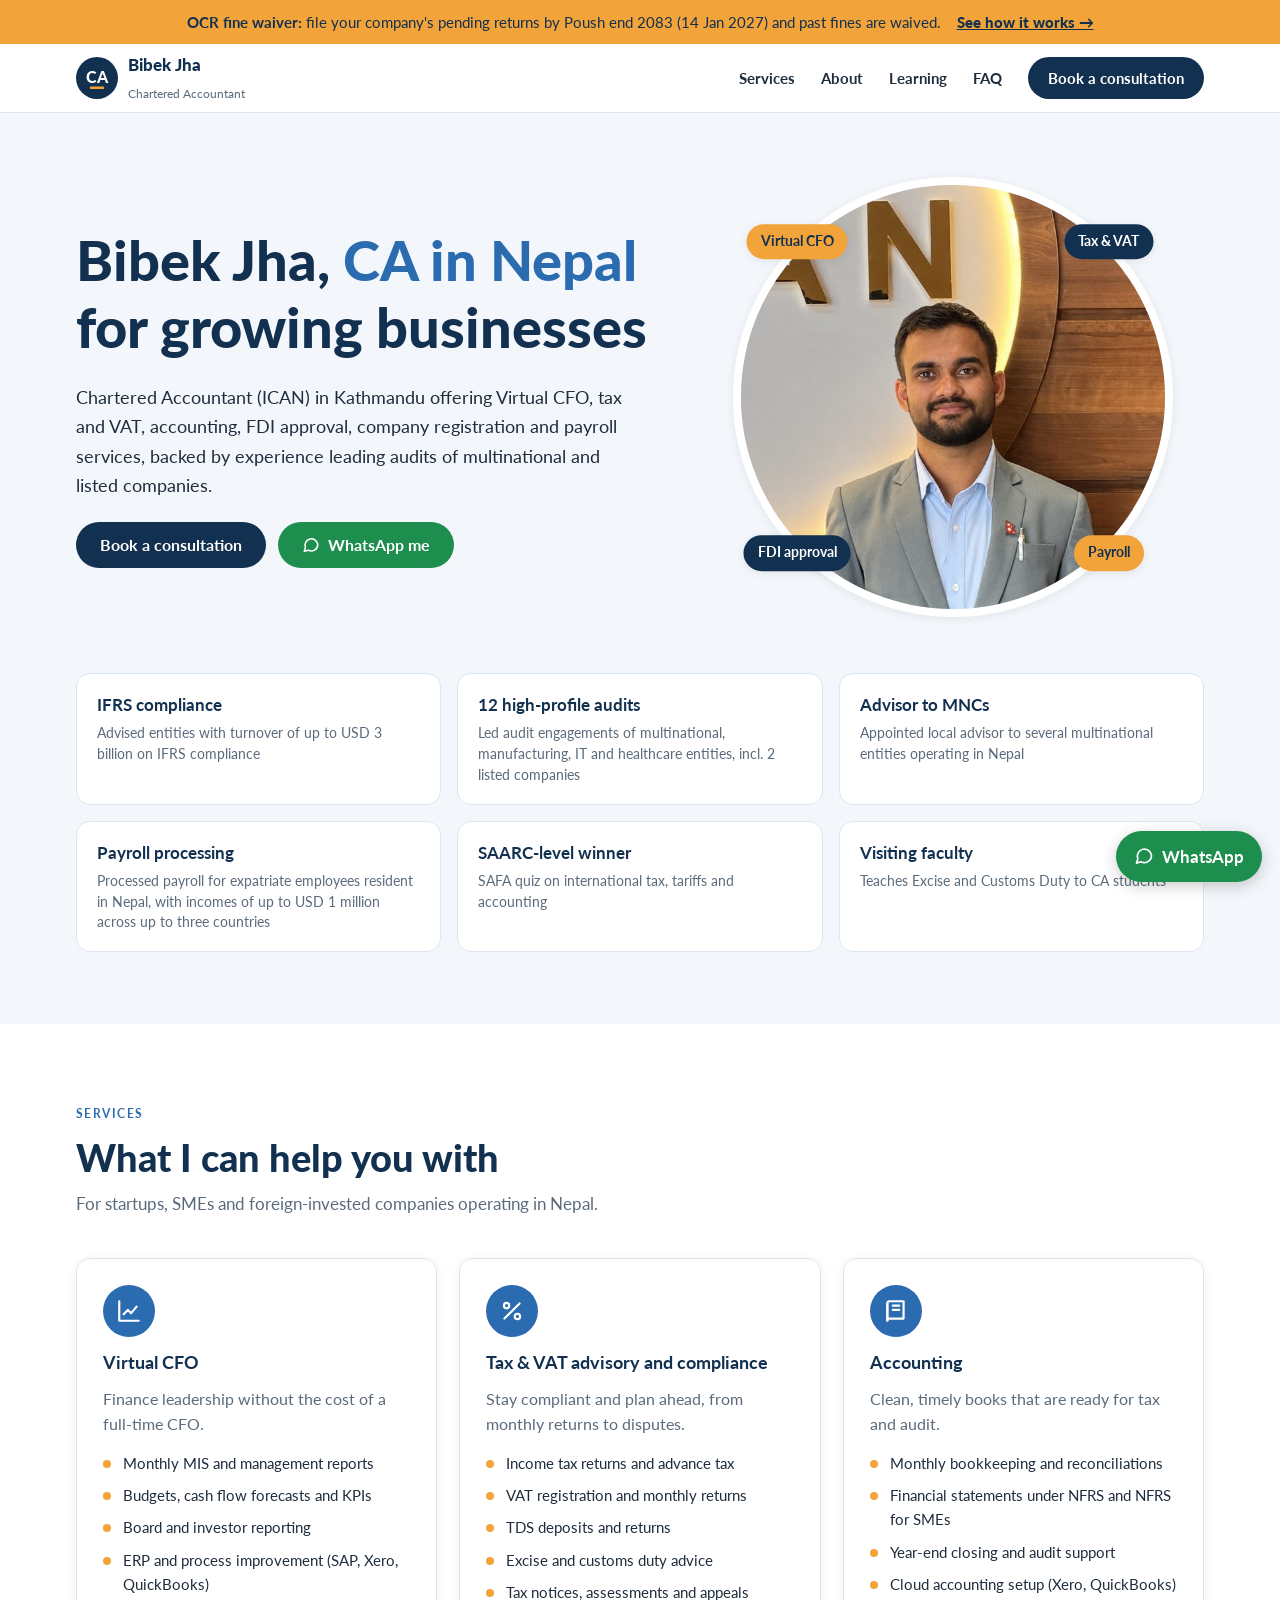
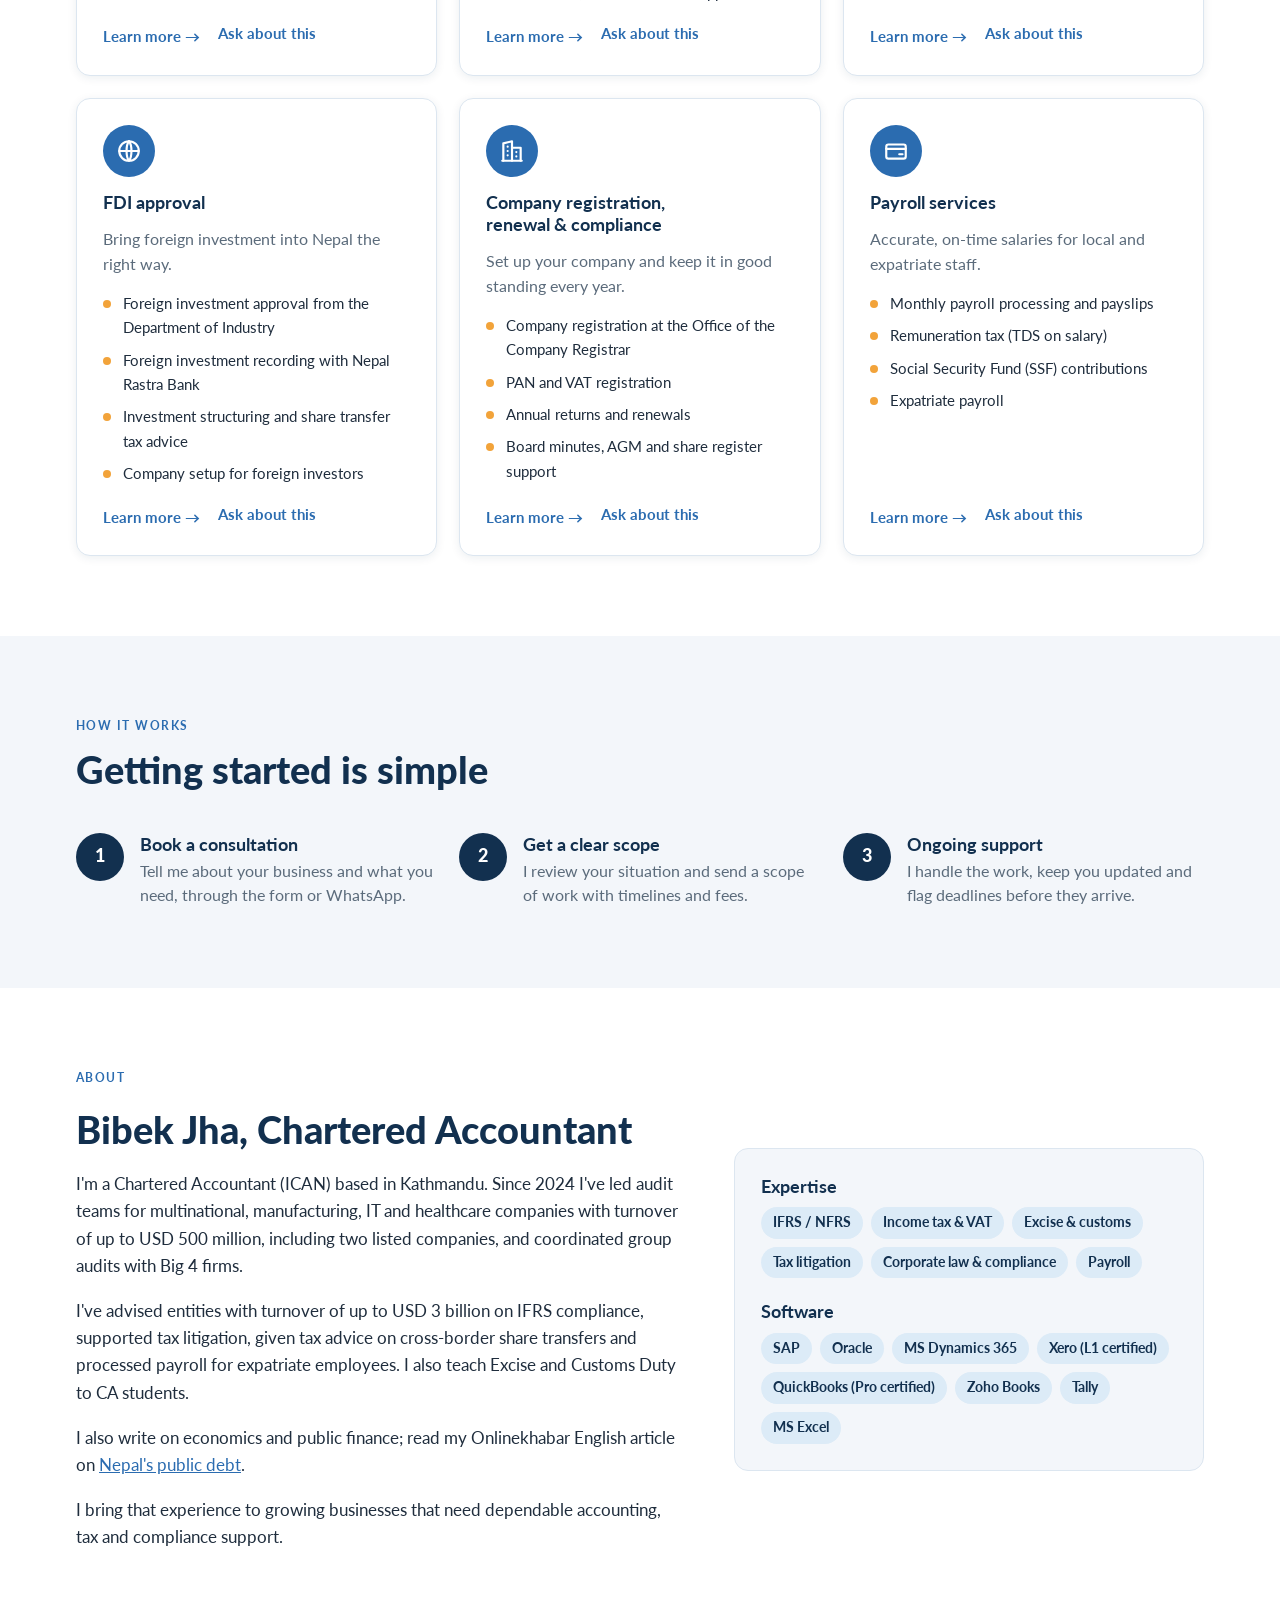
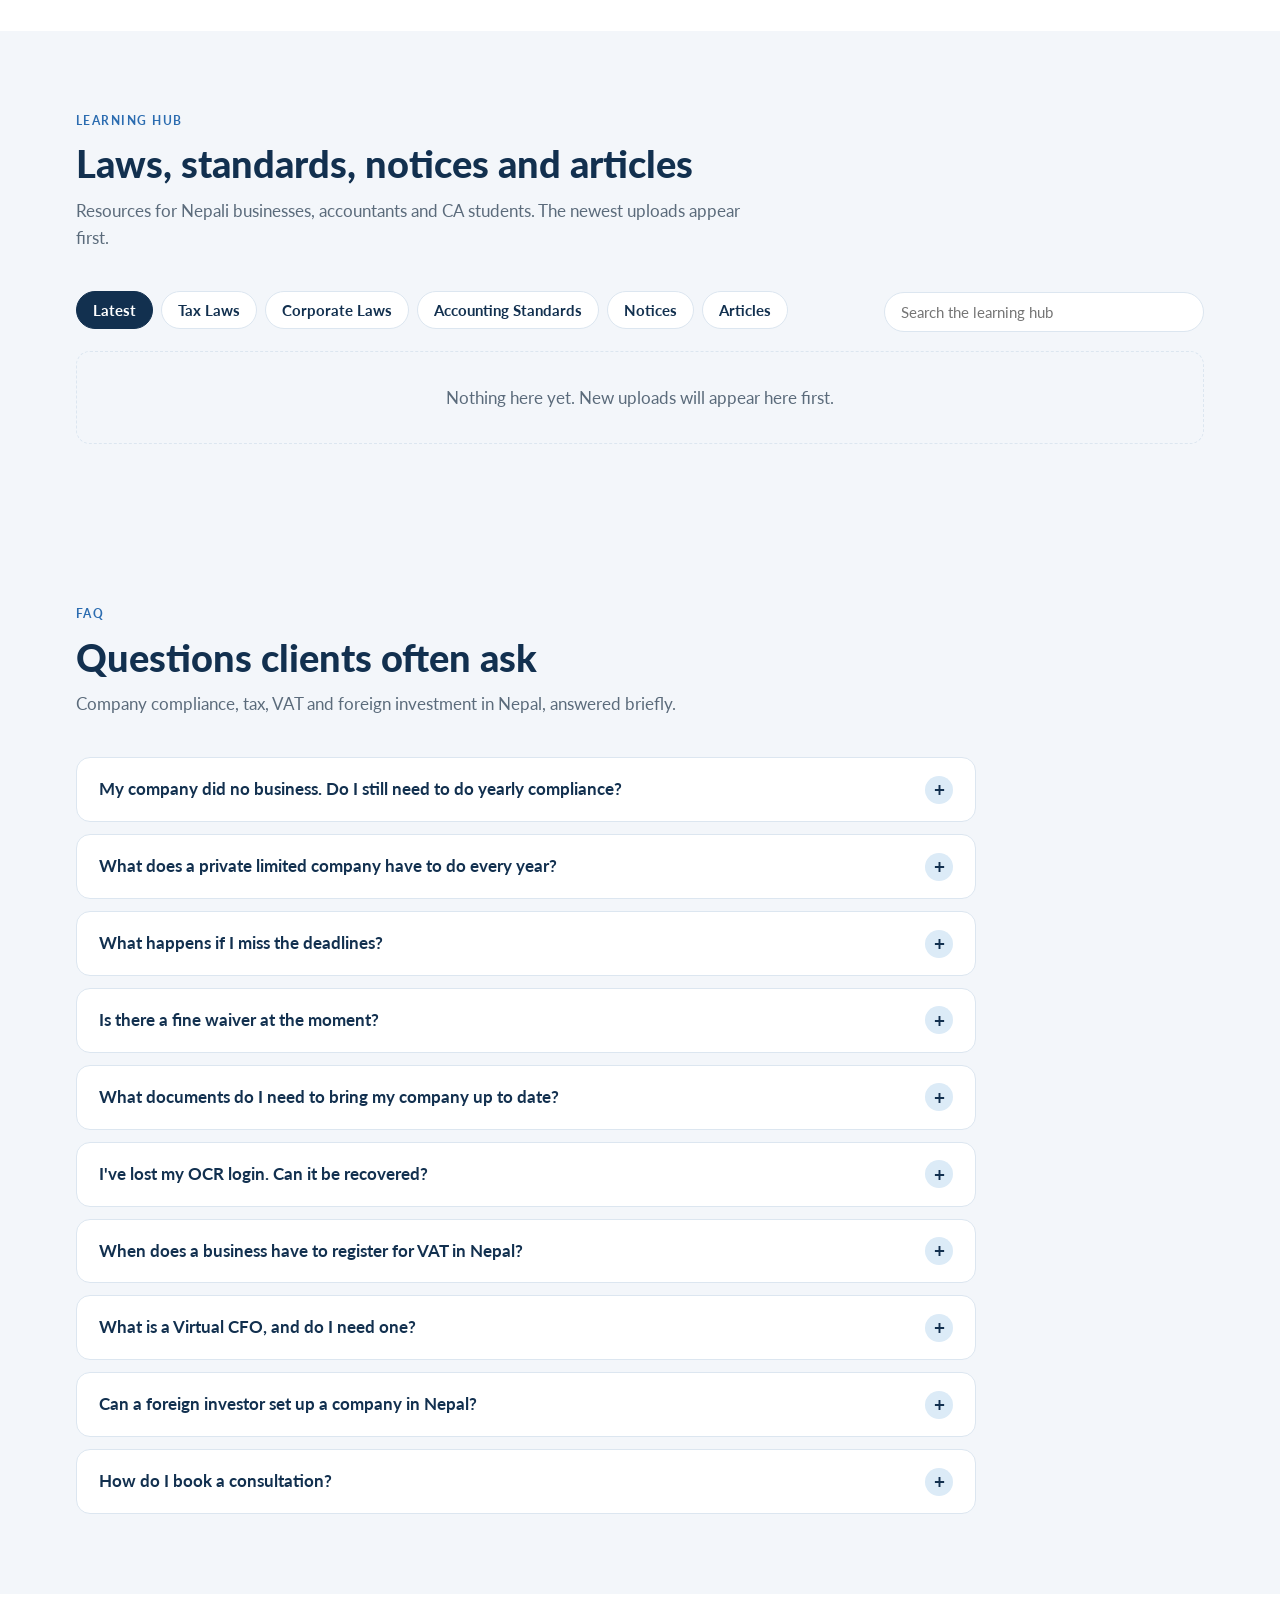
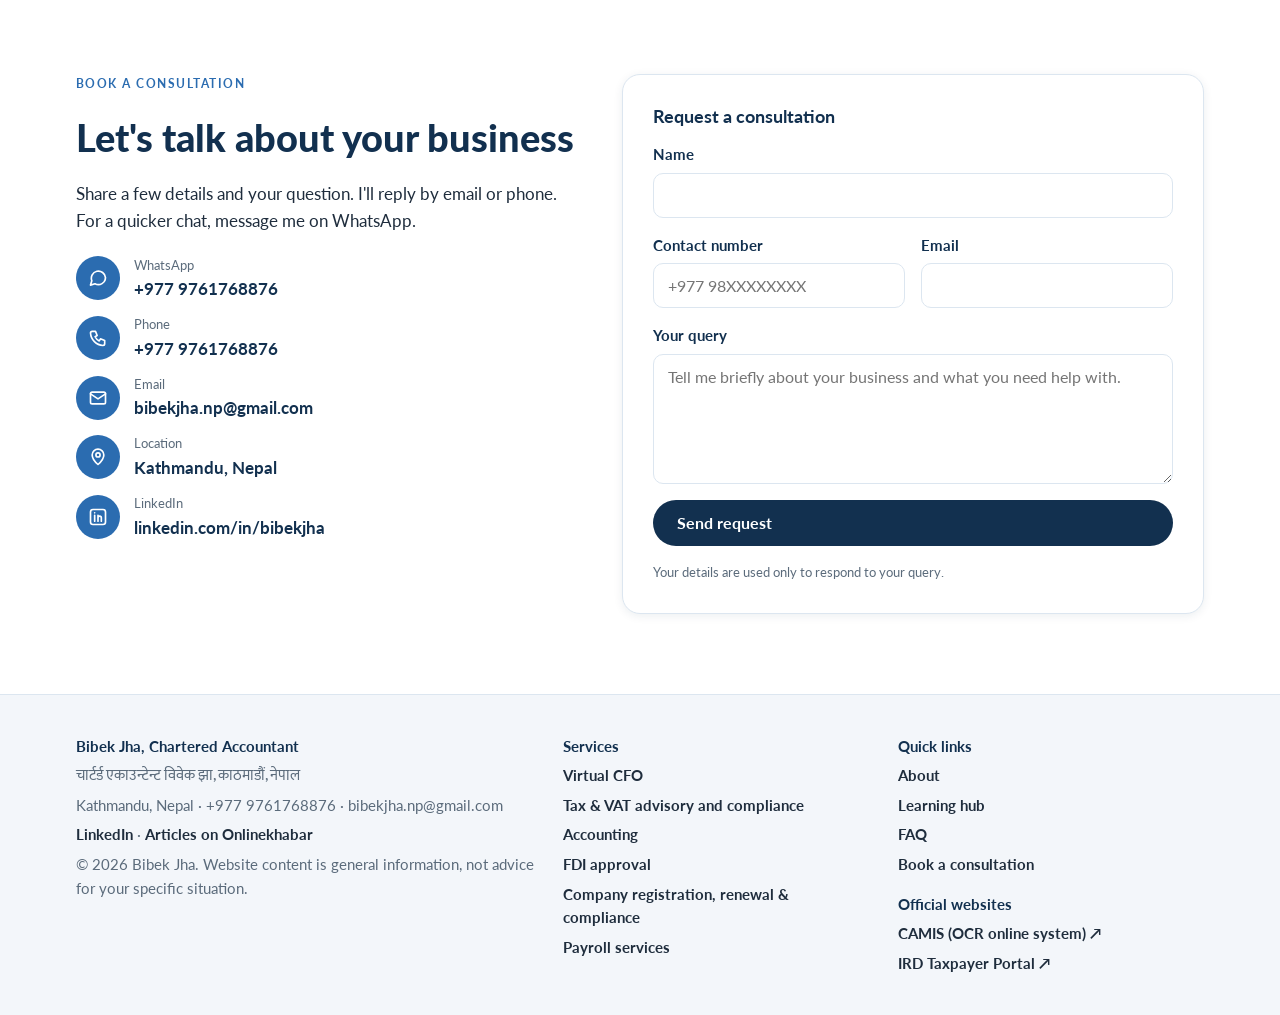
==== index.html @ 6c08dc62 "Add website files" ====
<!doctype html>
<html lang="en">
<head>
<meta charset="utf-8">
<meta name="viewport" content="width=device-width,initial-scale=1,viewport-fit=cover">
<title>CA in Nepal | Bibek Jha, Chartered Accountant, Kathmandu</title>
<meta name="claude:viewport-fit-sides" content="cover">
<meta name="description" content="CA Bibek Jha is a Chartered Accountant (ICAN) in Kathmandu, Nepal. Virtual CFO, tax and VAT, accounting, FDI approval, company registration and payroll services. Book a consultation.">
<link rel="canonical" href="https://bibekjha.com.np/">
<meta name="keywords" content="CA in Nepal, Chartered Accountant Nepal, Chartered Accountant Kathmandu, Virtual CFO Nepal, VAT Nepal, income tax Nepal, FDI approval Nepal, company registration Nepal, payroll Nepal">
<meta name="author" content="Bibek Jha">
<meta name="robots" content="index,follow">
<meta property="og:type" content="website">
<meta property="og:title" content="CA in Nepal | Bibek Jha, Chartered Accountant">
<meta property="og:url" content="https://bibekjha.com.np/">
<meta property="og:site_name" content="Bibek Jha, Chartered Accountant">
<meta property="og:locale" content="en_NP">
<meta property="og:description" content="Virtual CFO, tax & VAT, accounting, FDI approval, company registration and payroll services in Nepal.">
<meta property="og:image" content="https://bibekjha.com.np/og-image.jpg">
<meta property="og:image:width" content="1200">
<meta property="og:image:height" content="630">
<meta property="og:image:alt" content="Bibek Jha, CA in Nepal">
<meta name="twitter:card" content="summary_large_image">
<meta name="geo.region" content="NP-P3">
<meta name="geo.placename" content="Kathmandu">
<link rel="icon" href="favicon.svg" type="image/svg+xml">
<link rel="icon" href="favicon-96.png" sizes="96x96" type="image/png">
<link rel="icon" href="favicon.ico" sizes="any">
<link rel="apple-touch-icon" href="apple-touch-icon.png">
<link rel="manifest" href="site.webmanifest">
<meta name="theme-color" content="#12304F">
<link rel="preconnect" href="https://fonts.googleapis.com">
<link rel="preconnect" href="https://fonts.gstatic.com" crossorigin>
<link rel="stylesheet" href="https://fonts.googleapis.com/css2?family=Lato:ital,wght@0,400;0,700;0,900;1,400&family=Mukta:wght@400;600;700&display=swap">
<script type="application/ld+json">
{
  "@context": "https://schema.org",
  "@type": "AccountingService",
  "@id": "https://bibekjha.com.np/#business",
  "name": "Bibek Jha, Chartered Accountant",
  "alternateName": ["CA Bibek Jha", "Bibek Jha CA"],
  "url": "https://bibekjha.com.np/",
  "logo": "https://bibekjha.com.np/favicon.svg",
  "description": "Chartered Accountant in Kathmandu, Nepal offering Virtual CFO, tax and VAT advisory and compliance, accounting, FDI approval, company registration, renewal and compliance, and payroll services.",
  "image": "https://bibekjha.com.np/photo.jpg",
  "telephone": "+977-9761768876",
  "email": "bibekjha.np@gmail.com",
  "sameAs": ["https://www.linkedin.com/in/bibekjha/", "https://english.onlinekhabar.com/writer/499792"],
  "address": { "@type": "PostalAddress", "addressLocality": "Kathmandu", "addressCountry": "NP" },
  "areaServed": { "@type": "Country", "name": "Nepal" },
  "founder": {
    "@type": "Person",
    "name": "Bibek Jha",
    "jobTitle": "Chartered Accountant",
    "image": "https://bibekjha.com.np/photo.jpg",
    "url": "https://bibekjha.com.np/#about",
    "sameAs": ["https://www.linkedin.com/in/bibekjha/", "https://english.onlinekhabar.com/writer/499792"],
    "memberOf": { "@type": "Organization", "name": "The Institute of Chartered Accountants of Nepal" }
  },
  "knowsAbout": ["Virtual CFO", "Income tax", "VAT", "Excise duty", "Customs duty", "NFRS", "IFRS", "FDI approval", "Company registration", "Payroll", "SAP"],
  "hasOfferCatalog": {
    "@type": "OfferCatalog",
    "name": "Services",
    "itemListElement": [
      { "@type": "Offer", "itemOffered": { "@type": "Service", "name": "Virtual CFO" } },
      { "@type": "Offer", "itemOffered": { "@type": "Service", "name": "Tax & VAT advisory and compliance" } },
      { "@type": "Offer", "itemOffered": { "@type": "Service", "name": "Accounting" } },
      { "@type": "Offer", "itemOffered": { "@type": "Service", "name": "FDI approval" } },
      { "@type": "Offer", "itemOffered": { "@type": "Service", "name": "Company registration, renewal & compliance" } },
      { "@type": "Offer", "itemOffered": { "@type": "Service", "name": "Payroll services" } }
    ]
  }
}
</script>
<link rel="stylesheet" href="styles.css">
<script type="application/ld+json" id="faq-ld">
{
 "@context": "https://schema.org",
 "@type": "FAQPage",
 "mainEntity": [
  {
   "@type": "Question",
   "name": "My company did no business. Do I still need to do yearly compliance?",
   "acceptedAnswer": {
    "@type": "Answer",
    "text": "Yes. As long as a company is registered at the Office of the Company Registrar (OCR), its yearly duties continue whether it trades or not: an audit, the income tax return (D3) and the yearly update at OCR. Missed years keep adding fines, often reaching lakhs of rupees."
   }
  },
  {
   "@type": "Question",
   "name": "What does a private limited company have to do every year?",
   "acceptedAnswer": {
    "@type": "Answer",
    "text": "Have its accounts for the fiscal year (Shrawan 1 to Asar end) audited.File the income tax return (D3) with the Inland Revenue Department, pay any tax due and get tax clearance.Update its records at OCR (adhyavadhik) by submitting the audit report, share details and auditor appointment information.These are generally due within six months of Asar end, by Poush end."
   }
  },
  {
   "@type": "Question",
   "name": "What happens if I miss the deadlines?",
   "acceptedAnswer": {
    "@type": "Answer",
    "text": "OCR charges a fine for each late filing for each year, based on paid-up capital. For a company with paid-up capital up to Rs. 25 lakh, the first year late costs Rs. 5,000 per filing and every further year adds Rs. 5,000. On the tax side, a late return attracts a fee under section 117 of the Income Tax Act and unpaid tax carries 15% annual interest under section 119. A late VAT return is fined Rs. 1,000 per return."
   }
  },
  {
   "@type": "Question",
   "name": "Is there a fine waiver at the moment?",
   "acceptedAnswer": {
    "@type": "Answer",
    "text": "Yes, until Poush end 2083 (14 January 2027). Under the Finance Act 2083, OCR waives past fines, fees and interest in full if the company files its FY 2082/83 returns by that date. On the tax side, if returns for every year up to FY 2082/83 are filed by Poush end, the company pays the base tax plus 1%, and the section 117 fees and 15% interest are waived. The same relief applies to VAT and excise."
   }
  },
  {
   "@type": "Question",
   "name": "What documents do I need to bring my company up to date?",
   "acceptedAnswer": {
    "@type": "Answer",
    "text": "Your company registration certificate, OCR (CAMIS) login, PAN certificate, and any bank statements or bills for the missing years. The financial statements, minutes and filing letters are prepared from those."
   }
  },
  {
   "@type": "Question",
   "name": "I've lost my OCR login. Can it be recovered?",
   "acceptedAnswer": {
    "@type": "Answer",
    "text": "Yes. An e-service access application is filed online, the board passes a decision naming the authorised person, and the director verifies their identity in person (सनाखत) at OCR or the ward office. OCR then issues a new username and password."
   }
  },
  {
   "@type": "Question",
   "name": "When does a business have to register for VAT in Nepal?",
   "acceptedAnswer": {
    "@type": "Answer",
    "text": "Under current law, VAT registration is required once annual turnover exceeds NPR 50 lakh for goods, or NPR 30 lakh for services or a mix of goods and services. Some business types must register regardless of turnover. The standard VAT rate is 13%, and returns are filed monthly by the 25th of the following Nepali month, even when there were no sales."
   }
  },
  {
   "@type": "Question",
   "name": "What is a Virtual CFO, and do I need one?",
   "acceptedAnswer": {
    "@type": "Answer",
    "text": "A Virtual CFO gives you senior finance support part-time: management reports, budgets, cash flow planning, KPIs and investor or bank reporting. It suits startups and growing SMEs that need more than bookkeeping but not a full-time CFO."
   }
  },
  {
   "@type": "Question",
   "name": "Can a foreign investor set up a company in Nepal?",
   "acceptedAnswer": {
    "@type": "Answer",
    "text": "Yes, in sectors open to foreign investment under the Foreign Investment and Technology Transfer Act, 2075. Under current government policy the minimum is NPR 2 crore (20 million) per investor, and there is no minimum for IT companies. The Department of Industry approves all foreign investment; the company is then registered and the investment recorded with Nepal Rastra Bank."
   }
  },
  {
   "@type": "Question",
   "name": "How do I book a consultation?",
   "acceptedAnswer": {
    "@type": "Answer",
    "text": "Use the consultation form on this website or message me on WhatsApp at +977 9761768876. Share a few details about your business and I'll get back to you."
   }
  }
 ]
}
</script>
</head>
<body>

<div class="notice-bar" data-expires="2027-01-15"><div class="wrap"><span><strong>OCR fine waiver:</strong> file your company's pending returns by Poush end 2083 (14 Jan 2027) and past fines are waived.</span><a href="company-registration-nepal.html#waiver">See how it works →</a></div></div>
<header class="site">
  <div class="wrap nav">
    <a class="brand" href="#top" aria-label="Bibek Jha, Chartered Accountant, home">
      <svg class="logo" viewBox="0 0 64 64" role="img" aria-label="CA"><circle cx="32" cy="32" r="32" style="fill: var(--btn)"/><text x="32" y="39" text-anchor="middle" font-family="Lato, Arial, sans-serif" font-weight="900" font-size="25" letter-spacing="0.5" style="fill: var(--btn-ink)">CA</text><rect x="21" y="45" width="22" height="3.6" rx="1.8" style="fill: var(--amber)"/></svg>
      <span><span class="brand-name">Bibek Jha</span><br><span class="brand-sub">Chartered Accountant</span></span>
    </a>
    <button class="menu-btn" id="menuBtn" aria-expanded="false" aria-controls="navLinks">Menu</button>
    <nav class="nav-links" id="navLinks">
      <a href="#services">Services</a>
      <a href="#about">About</a>
      <a href="#learning">Learning</a>
      <a href="#faq">FAQ</a>
      <a class="btn btn-primary" href="#book">Book a consultation</a>
    </nav>
  </div>
</header>

<main id="top">
  <section class="hero">
    <div class="wrap">
      <div class="hero-grid">
        <div class="hero-copy">
          <h1>Bibek Jha, <span>CA in Nepal</span> for growing businesses</h1>
          <p class="hero-lead">Chartered Accountant (ICAN) in Kathmandu offering Virtual CFO, tax and VAT, accounting, FDI approval, company registration and payroll services, backed by experience leading audits of multinational and listed companies.</p>
          <div class="hero-ctas">
            <a class="btn btn-primary" href="#book">Book a consultation</a>
            <a class="btn btn-wa" href="https://wa.me/9779761768876?text=Hello%20Bibek%2C%20I%20would%20like%20to%20discuss%20my%20accounting%20and%20tax%20needs." target="_blank" rel="noopener">
              <svg viewBox="0 0 24 24" fill="none" stroke="currentColor" stroke-width="2" stroke-linecap="round" stroke-linejoin="round" aria-hidden="true"><path d="M21 11.5a8.5 8.5 0 0 1-12.6 7.4L3 20.5l1.6-5.2A8.5 8.5 0 1 1 21 11.5z"/></svg>
              WhatsApp me
            </a>
          </div>
        </div>
        <div class="hero-visual">
          <div class="hero-circle"><img src="photo.jpg" alt="CA Bibek Jha, Chartered Accountant in Kathmandu, Nepal" width="640" height="640"></div>
          <span class="float-chip chip-a">Virtual CFO</span>
          <span class="float-chip chip-b">Tax &amp; VAT</span>
          <span class="float-chip chip-c">FDI approval</span>
          <span class="float-chip chip-d">Payroll</span>
        </div>
      </div>
      <div class="creds">
        <div class="cred"><strong>IFRS compliance</strong><span>Advised entities with turnover of up to USD 3 billion on IFRS compliance</span></div>
        <div class="cred"><strong>12 high-profile audits</strong><span>Led audit engagements of multinational, manufacturing, IT and healthcare entities, incl. 2 listed companies</span></div>
        <div class="cred"><strong>Advisor to MNCs</strong><span>Appointed local advisor to several multinational entities operating in Nepal</span></div>
        <div class="cred"><strong>Payroll processing</strong><span>Processed payroll for expatriate employees resident in Nepal, with incomes of up to USD 1 million across up to three countries</span></div>
        <div class="cred"><strong>SAARC-level winner</strong><span>SAFA quiz on international tax, tariffs and accounting</span></div>
        <div class="cred"><strong>Visiting faculty</strong><span>Teaches Excise and Customs Duty to CA students</span></div>
      </div>
    </div>
  </section>

  <section class="band" id="services">
    <div class="wrap">
      <div class="section-head">
        <span class="eyebrow">Services</span>
        <h2>What I can help you with</h2>
        <p>For startups, SMEs and foreign-invested companies operating in Nepal.</p>
      </div>
      <div class="services">
        <article class="svc">
          <span class="icon"><svg viewBox="0 0 24 24" aria-hidden="true"><path d="M3 3v18h18"/><path d="M7 15l4-4 3 3 5-6"/></svg></span>
          <h3>Virtual CFO</h3>
          <p>Finance leadership without the cost of a full-time CFO.</p>
          <ul><li>Monthly MIS and management reports</li><li>Budgets, cash flow forecasts and KPIs</li><li>Board and investor reporting</li><li>ERP and process improvement (SAP, Xero, QuickBooks)</li></ul>
          <div class="svc-links"><a href="virtual-cfo-nepal.html">Learn more →</a><button class="ask" data-service="Virtual CFO">Ask about this</button></div>
        </article>
        <article class="svc">
          <span class="icon"><svg viewBox="0 0 24 24" aria-hidden="true"><path d="M19 5L5 19"/><circle cx="7" cy="7" r="2.5"/><circle cx="17" cy="17" r="2.5"/></svg></span>
          <h3>Tax &amp; VAT advisory and compliance</h3>
          <p>Stay compliant and plan ahead, from monthly returns to disputes.</p>
          <ul><li>Income tax returns and advance tax</li><li>VAT registration and monthly returns</li><li>TDS deposits and returns</li><li>Excise and customs duty advice</li><li>Tax notices, assessments and appeals</li></ul>
          <div class="svc-links"><a href="tax-vat-services-nepal.html">Learn more →</a><button class="ask" data-service="Tax & VAT advisory and compliance">Ask about this</button></div>
        </article>
        <article class="svc">
          <span class="icon"><svg viewBox="0 0 24 24" aria-hidden="true"><path d="M4 5a2 2 0 0 1 2-2h13v16H6a2 2 0 0 0-2 2z"/><path d="M4 21V5"/><path d="M9 7h6M9 11h6"/></svg></span>
          <h3>Accounting</h3>
          <p>Clean, timely books that are ready for tax and audit.</p>
          <ul><li>Monthly bookkeeping and reconciliations</li><li>Financial statements under NFRS and NFRS for SMEs</li><li>Year-end closing and audit support</li><li>Cloud accounting setup (Xero, QuickBooks)</li></ul>
          <div class="svc-links"><a href="accounting-services-nepal.html">Learn more →</a><button class="ask" data-service="Accounting">Ask about this</button></div>
        </article>
        <article class="svc">
          <span class="icon"><svg viewBox="0 0 24 24" aria-hidden="true"><circle cx="12" cy="12" r="9"/><path d="M3 12h18M12 3c3 3.5 3 14.5 0 18M12 3c-3 3.5-3 14.5 0 18"/></svg></span>
          <h3>FDI approval</h3>
          <p>Bring foreign investment into Nepal the right way.</p>
          <ul><li>Foreign investment approval from the Department of Industry</li><li>Foreign investment recording with Nepal Rastra Bank</li><li>Investment structuring and share transfer tax advice</li><li>Company setup for foreign investors</li></ul>
          <div class="svc-links"><a href="fdi-approval-nepal.html">Learn more →</a><button class="ask" data-service="FDI approval">Ask about this</button></div>
        </article>
        <article class="svc">
          <span class="icon"><svg viewBox="0 0 24 24" aria-hidden="true"><path d="M4 21V5l8-2v18"/><path d="M12 9h8v12"/><path d="M3 21h18"/><path d="M8 8v.01M8 12v.01M8 16v.01M16 13v.01M16 17v.01"/></svg></span>
          <h3>Company registration, renewal &amp; compliance</h3>
          <p>Set up your company and keep it in good standing every year.</p>
          <ul><li>Company registration at the Office of the Company Registrar</li><li>PAN and VAT registration</li><li>Annual returns and renewals</li><li>Board minutes, AGM and share register support</li></ul>
          <div class="svc-links"><a href="company-registration-nepal.html">Learn more →</a><button class="ask" data-service="Company registration, renewal & compliance">Ask about this</button></div>
        </article>
        <article class="svc">
          <span class="icon"><svg viewBox="0 0 24 24" aria-hidden="true"><rect x="3" y="6" width="18" height="13" rx="2"/><path d="M3 10h18"/><path d="M15 15h3"/></svg></span>
          <h3>Payroll services</h3>
          <p>Accurate, on-time salaries for local and expatriate staff.</p>
          <ul><li>Monthly payroll processing and payslips</li><li>Remuneration tax (TDS on salary)</li><li>Social Security Fund (SSF) contributions</li><li>Expatriate payroll</li></ul>
          <div class="svc-links"><a href="payroll-services-nepal.html">Learn more →</a><button class="ask" data-service="Payroll services">Ask about this</button></div>
        </article>
      </div>
    </div>
  </section>

  <section class="band tinted" id="process">
    <div class="wrap">
      <div class="section-head">
        <span class="eyebrow">How it works</span>
        <h2>Getting started is simple</h2>
      </div>
      <div class="steps">
        <div class="step"><span class="num">1</span><div><h3>Book a consultation</h3><p>Tell me about your business and what you need, through the form or WhatsApp.</p></div></div>
        <div class="step"><span class="num">2</span><div><h3>Get a clear scope</h3><p>I review your situation and send a scope of work with timelines and fees.</p></div></div>
        <div class="step"><span class="num">3</span><div><h3>Ongoing support</h3><p>I handle the work, keep you updated and flag deadlines before they arrive.</p></div></div>
      </div>
    </div>
  </section>

  <section class="band" id="about">
    <div class="wrap about">
      <div class="about-copy">
        <span class="eyebrow">About</span>
        <h2>Bibek Jha, Chartered Accountant</h2>
        <p>I'm a Chartered Accountant (ICAN) based in Kathmandu. Since 2024 I've led audit teams for multinational, manufacturing, IT and healthcare companies with turnover of up to USD 500 million, including two listed companies, and coordinated group audits with Big 4 firms.</p>
        <p>I've advised entities with turnover of up to USD 3 billion on IFRS compliance, supported tax litigation, given tax advice on cross-border share transfers and processed payroll for expatriate employees. I also teach Excise and Customs Duty to CA students.</p>
        <p>I also write on economics and public finance; read my Onlinekhabar English article on <a href="https://english.onlinekhabar.com/nepals-public-debt-status-sri-lanka.html" target="_blank" rel="noopener">Nepal's public debt</a>.</p>
        <p>I bring that experience to growing businesses that need dependable accounting, tax and compliance support.</p>
      </div>
      <aside class="skills">
        <div>
          <h3>Expertise</h3>
          <div class="tags"><span class="tag">IFRS / NFRS</span><span class="tag">Income tax &amp; VAT</span><span class="tag">Excise &amp; customs</span><span class="tag">Tax litigation</span><span class="tag">Corporate law &amp; compliance</span><span class="tag">Payroll</span></div>
        </div>
        <div>
          <h3>Software</h3>
          <div class="tags"><span class="tag">SAP</span><span class="tag">Oracle</span><span class="tag">MS Dynamics 365</span><span class="tag">Xero (L1 certified)</span><span class="tag">QuickBooks (Pro certified)</span><span class="tag">Zoho Books</span><span class="tag">Tally</span><span class="tag">MS Excel</span></div>
        </div>
      </aside>
    </div>
  </section>

  <section class="band tinted" id="learning">
    <div class="wrap">
      <div class="section-head">
        <span class="eyebrow">Learning hub</span>
        <h2>Laws, standards, notices and articles</h2>
        <p>Resources for Nepali businesses, accountants and CA students. The newest uploads appear first.</p>
      </div>
      <div class="learn-top">
        <div class="tabs" role="tablist" id="tabs"></div>
        <label class="search"><span class="hp">Search</span><input id="q" type="search" placeholder="Search the learning hub"></label>
      </div>
      <div class="folders" id="folders"></div>
      <div class="items" id="items"></div>
    </div>
  </section>






  <section class="band tinted" id="faq">
    <div class="wrap">
      <div class="section-head">
        <span class="eyebrow">FAQ</span>
        <h2>Questions clients often ask</h2>
        <p>Company compliance, tax, VAT and foreign investment in Nepal, answered briefly.</p>
      </div>
      <div class="faq"><details><summary>My company did no business. Do I still need to do yearly compliance?</summary><div class="answer"><p>Yes. As long as a company is registered at the Office of the Company Registrar (OCR), its yearly duties continue whether it trades or not: an audit, the income tax return (D3) and the yearly update at OCR. Missed years keep adding fines, often reaching lakhs of rupees.</p></div></details><details><summary>What does a private limited company have to do every year?</summary><div class="answer"><ul><li>Have its accounts for the fiscal year (Shrawan 1 to Asar end) audited.</li><li>File the income tax return (D3) with the Inland Revenue Department, pay any tax due and get tax clearance.</li><li>Update its records at OCR (adhyavadhik) by submitting the audit report, share details and auditor appointment information.</li></ul><p>These are generally due within six months of Asar end, by Poush end.</p></div></details><details><summary>What happens if I miss the deadlines?</summary><div class="answer"><p>OCR charges a fine for each late filing for each year, based on paid-up capital. For a company with paid-up capital up to Rs. 25 lakh, the first year late costs Rs. 5,000 per filing and every further year adds Rs. 5,000. On the tax side, a late return attracts a fee under section 117 of the Income Tax Act and unpaid tax carries 15% annual interest under section 119. A late VAT return is fined Rs. 1,000 per return.</p></div></details><details><summary>Is there a fine waiver at the moment?</summary><div class="answer"><p>Yes, until Poush end 2083 (14 January 2027). Under the Finance Act 2083, OCR waives past fines, fees and interest in full if the company files its FY 2082/83 returns by that date. On the tax side, if returns for every year up to FY 2082/83 are filed by Poush end, the company pays the base tax plus 1%, and the section 117 fees and 15% interest are waived. The same relief applies to VAT and excise.</p></div></details><details><summary>What documents do I need to bring my company up to date?</summary><div class="answer"><p>Your company registration certificate, OCR (CAMIS) login, PAN certificate, and any bank statements or bills for the missing years. The financial statements, minutes and filing letters are prepared from those.</p></div></details><details><summary>I&#x27;ve lost my OCR login. Can it be recovered?</summary><div class="answer"><p>Yes. An e-service access application is filed online, the board passes a decision naming the authorised person, and the director verifies their identity in person (सनाखत) at OCR or the ward office. OCR then issues a new username and password.</p></div></details><details><summary>When does a business have to register for VAT in Nepal?</summary><div class="answer"><p>Under current law, VAT registration is required once annual turnover exceeds NPR 50 lakh for goods, or NPR 30 lakh for services or a mix of goods and services. Some business types must register regardless of turnover. The standard VAT rate is 13%, and returns are filed monthly by the 25th of the following Nepali month, even when there were no sales.</p></div></details><details><summary>What is a Virtual CFO, and do I need one?</summary><div class="answer"><p>A Virtual CFO gives you senior finance support part-time: management reports, budgets, cash flow planning, KPIs and investor or bank reporting. It suits startups and growing SMEs that need more than bookkeeping but not a full-time CFO.</p></div></details><details><summary>Can a foreign investor set up a company in Nepal?</summary><div class="answer"><p>Yes, in sectors open to foreign investment under the Foreign Investment and Technology Transfer Act, 2075. Under current government policy the minimum is NPR 2 crore (20 million) per investor, and there is no minimum for IT companies. The Department of Industry approves all foreign investment; the company is then registered and the investment recorded with Nepal Rastra Bank.</p></div></details><details><summary>How do I book a consultation?</summary><div class="answer"><p>Use the consultation form on this website or message me on WhatsApp at +977 9761768876. Share a few details about your business and I'll get back to you.</p></div></details></div>
    </div>
  </section>

  <section class="band" id="book">
    <div class="wrap book">
      <div class="book-info">
        <span class="eyebrow">Book a consultation</span>
        <h2>Let's talk about your business</h2>
        <p>Share a few details and your question. I'll reply by email or phone. For a quicker chat, message me on WhatsApp.</p>
        <div class="contact-list">
          <div class="contact"><span class="icon"><svg viewBox="0 0 24 24" aria-hidden="true"><path d="M21 11.5a8.5 8.5 0 0 1-12.6 7.4L3 20.5l1.6-5.2A8.5 8.5 0 1 1 21 11.5z"/></svg></span><div><small>WhatsApp</small><a href="https://wa.me/9779761768876" target="_blank" rel="noopener">+977 9761768876</a></div></div>
          <div class="contact"><span class="icon"><svg viewBox="0 0 24 24" aria-hidden="true"><path d="M5 4h4l2 5-2.5 1.5a11 11 0 0 0 5 5L15 13l5 2v4a2 2 0 0 1-2 2A16 16 0 0 1 3 6a2 2 0 0 1 2-2"/></svg></span><div><small>Phone</small><a href="tel:+9779761768876">+977 9761768876</a></div></div>
          <div class="contact"><span class="icon"><svg viewBox="0 0 24 24" aria-hidden="true"><rect x="3" y="5" width="18" height="14" rx="2"/><path d="M3 7l9 6 9-6"/></svg></span><div><small>Email</small><a href="mailto:bibekjha.np@gmail.com">bibekjha.np@gmail.com</a></div></div>
          <div class="contact"><span class="icon"><svg viewBox="0 0 24 24" aria-hidden="true"><path d="M12 21s-7-6.2-7-11.5a7 7 0 0 1 14 0C19 14.8 12 21 12 21z"/><circle cx="12" cy="9.5" r="2.5"/></svg></span><div><small>Location</small><span class="v">Kathmandu, Nepal</span></div></div>
          <div class="contact"><span class="icon"><svg viewBox="0 0 24 24" aria-hidden="true"><rect x="3" y="3" width="18" height="18" rx="3"/><path d="M8 10v7M8 7v.01M12 17v-4a2 2 0 0 1 4 0v4M12 10v7"/></svg></span><div><small>LinkedIn</small><a href="https://www.linkedin.com/in/bibekjha/" target="_blank" rel="noopener">linkedin.com/in/bibekjha</a></div></div>
        </div>
      </div>
      <form class="form-card" id="bookForm" novalidate>
        <h3>Request a consultation</h3>
        <div class="field"><label for="f-name">Name</label><input id="f-name" name="name" autocomplete="name" required></div>
        <div class="row2">
          <div class="field"><label for="f-phone">Contact number</label><input id="f-phone" name="phone" type="tel" autocomplete="tel" placeholder="+977 98XXXXXXXX" required></div>
          <div class="field"><label for="f-email">Email</label><input id="f-email" name="email" type="email" autocomplete="email" required></div>
        </div>
        <div class="field"><label for="f-query">Your query</label><textarea id="f-query" name="message" required placeholder="Tell me briefly about your business and what you need help with."></textarea></div>
        <input class="hp" type="text" name="_honey" id="f-honey" tabindex="-1" autocomplete="off" aria-hidden="true">
        <button class="btn btn-primary" type="submit" id="f-submit">Send request</button>
        <div class="status" id="f-status" role="status" hidden></div>
        <p class="fine">Your details are used only to respond to your query.</p>
      </form>
    </div>
  </section>
</main>

<footer>
  <div class="wrap foot">
    <div class="foot-col">
      <strong style="color: var(--heading)">Bibek Jha, Chartered Accountant</strong>
      <span class="np">चार्टर्ड एकाउन्टेन्ट विवेक झा, काठमाडौं, नेपाल</span>
      <span>Kathmandu, Nepal · +977 9761768876 · bibekjha.np@gmail.com</span>
      <span><a href="https://www.linkedin.com/in/bibekjha/" target="_blank" rel="noopener">LinkedIn</a> · <a href="https://english.onlinekhabar.com/writer/499792" target="_blank" rel="noopener">Articles on Onlinekhabar</a></span>
      <span>© <span class="yr">2026</span> Bibek Jha. Website content is general information, not advice for your specific situation.</span>
    </div>
    <div class="foot-col">
      <strong style="color: var(--heading)">Services</strong>
      <ul class="foot-list"><li><a href="virtual-cfo-nepal.html">Virtual CFO</a></li><li><a href="tax-vat-services-nepal.html">Tax &amp; VAT advisory and compliance</a></li><li><a href="accounting-services-nepal.html">Accounting</a></li><li><a href="fdi-approval-nepal.html">FDI approval</a></li><li><a href="company-registration-nepal.html">Company registration, renewal &amp; compliance</a></li><li><a href="payroll-services-nepal.html">Payroll services</a></li></ul>
    </div>
    <div class="foot-col">
      <strong style="color: var(--heading)">Quick links</strong>
      <ul class="foot-list"><li><a href="#about">About</a></li><li><a href="#learning">Learning hub</a></li><li><a href="#faq">FAQ</a></li><li><a href="#book">Book a consultation</a></li></ul>
      <strong style="color: var(--heading); margin-top: 10px">Official websites</strong>
      <ul class="foot-list"><li><a href="https://camis.ocr.gov.np" target="_blank" rel="noopener">CAMIS (OCR online system) ↗</a></li><li><a href="https://taxpayerportal.ird.gov.np/taxpayer/app.html" target="_blank" rel="noopener">IRD Taxpayer Portal ↗</a></li></ul>
    </div>
  </div>
</footer>

<a class="wa-float" href="https://wa.me/9779761768876?text=Hello%20Bibek%2C%20I%20would%20like%20to%20discuss%20my%20accounting%20and%20tax%20needs." target="_blank" rel="noopener" aria-label="Chat on WhatsApp">
  <svg viewBox="0 0 24 24" fill="none" stroke="currentColor" stroke-width="2" stroke-linecap="round" stroke-linejoin="round" aria-hidden="true"><path d="M21 11.5a8.5 8.5 0 0 1-12.6 7.4L3 20.5l1.6-5.2A8.5 8.5 0 1 1 21 11.5z"/></svg>
  <span>WhatsApp</span>
</a>

<div class="reader" id="reader" hidden>
  <div class="reader-card" role="dialog" aria-modal="true" aria-labelledby="readerTitle">
    <button class="close" id="readerClose" aria-label="Close article">×</button>
    <div class="item-meta" id="readerMeta"></div>
    <h2 id="readerTitle"></h2>
    <div class="reader-body" id="readerBody"></div>
  </div>
</div>

<script src="site.js"></script>
<script src="content.js"></script>
<script>
(function () {
  "use strict";
  var FORM_ENDPOINT = "https://formsubmit.co/ajax/bibekjha.np@gmail.com";
  var SECTIONS = [
    { name: "Latest", folders: [] },
    { name: "Tax Laws", folders: ["Income Tax", "VAT", "Excise", "Customs Duty"] },
    { name: "Corporate Laws", folders: ["Business Registration", "Labor", "Banking", "Other"] },
    { name: "Accounting Standards", folders: ["NFRS", "NFRS for SMEs", "NAS for MEs"] },
    { name: "Notices", folders: [] },
    { name: "Articles", folders: [] }
  ];
  var FOLDER_ICON = '<svg viewBox="0 0 24 24" aria-hidden="true"><path d="M3 7a2 2 0 0 1 2-2h4l2 2h8a2 2 0 0 1 2 2v8a2 2 0 0 1-2 2H5a2 2 0 0 1-2-2z"/></svg>';

  // ---------- learning hub ----------
  function esc(s) { return String(s == null ? "" : s).replace(/[&<>"']/g, function (c) { return { "&": "&amp;", "<": "&lt;", ">": "&gt;", '"': "&quot;", "'": "&#39;" }[c]; }); }
  function slug(s) { return String(s).toLowerCase().replace(/[^a-z0-9]+/g, "-").replace(/^-+|-+$/g, "").slice(0, 60); }
  function fmtDate(d) {
    var t = new Date(d + "T00:00:00");
    if (isNaN(t)) return esc(d);
    return t.toLocaleDateString("en-GB", { day: "numeric", month: "short", year: "numeric" });
  }
  var data = Array.isArray(window.LEARNING) ? window.LEARNING.slice() : null;
  var items = (data || []).map(function (it, i) {
    var o = Object.assign({ section: "", folder: "", title: "Untitled", date: "", summary: "", pdf: "", link: "", body: "", page: "" }, it);
    o.id = slug(o.title) || ("item-" + i);
    return o;
  });
  var seen = {};
  items.forEach(function (it) { var b = it.id, n = 2; while (seen[it.id]) it.id = b + "-" + n++; seen[it.id] = true; });
  items.sort(function (a, b) { return String(b.date).localeCompare(String(a.date)); });
  var newestDate = items.length ? items[0].date : "";

  var state = { tab: "Latest", folder: "All", q: "" };
  var tabsEl = document.getElementById("tabs"), foldersEl = document.getElementById("folders"), itemsEl = document.getElementById("items");

  function inTab(it) { return state.tab === "Latest" ? true : it.section === state.tab; }
  function matchesQ(it) {
    if (!state.q) return true;
    var h = (it.title + " " + it.summary + " " + it.folder + " " + it.section + " " + it.body).toLowerCase();
    return state.q.toLowerCase().split(/\s+/).every(function (w) { return h.indexOf(w) > -1; });
  }
  function kind(it) { return it.body ? "article" : it.pdf ? "pdf" : "link"; }

  function renderTabs() {
    tabsEl.innerHTML = SECTIONS.map(function (s) {
      return '<button class="tab" role="tab" aria-selected="' + (s.name === state.tab) + '" data-tab="' + esc(s.name) + '">' + esc(s.name) + "</button>";
    }).join("");
  }
  function renderFolders() {
    var sec = SECTIONS.filter(function (s) { return s.name === state.tab; })[0];
    if (!sec || !sec.folders.length) { foldersEl.innerHTML = ""; foldersEl.hidden = true; return; }
    foldersEl.hidden = false;
    var inSec = items.filter(function (it) { return it.section === sec.name; });
    var chips = [{ n: "All", c: inSec.length }].concat(sec.folders.map(function (f) { return { n: f, c: inSec.filter(function (it) { return it.folder === f; }).length }; }));
    foldersEl.innerHTML = chips.map(function (f) {
      return '<button class="folder" aria-pressed="' + (f.n === state.folder) + '" data-folder="' + esc(f.n) + '">' + FOLDER_ICON + esc(f.n) + ' <span class="count">' + f.c + "</span></button>";
    }).join("");
  }
  function card(it) {
    var k = kind(it), acts = [];
    if (it.page && it.body) acts.push('<a href="' + esc(it.page) + '">Read article →</a>');
    else if (it.body) acts.push('<button data-read="' + esc(it.id) + '">Read article</button>');
    if (it.page && !it.body && it.pdf) acts.push('<a href="' + esc(it.page) + '">View document →</a>');
    else if (it.pdf) acts.push('<a href="' + esc(it.pdf) + '" target="_blank" rel="noopener">Open PDF ↗</a>');
    if (it.link) acts.push('<a href="' + esc(it.link) + '" target="_blank" rel="noopener">Official source ↗</a>');
    var where = it.section + (it.folder ? " · " + it.folder : "");
    return '<article class="item"><div class="item-meta"><span class="badge ' + k + '">' + (k === "pdf" ? "PDF" : k === "article" ? "Article" : "Link") + "</span>" +
      (it.date && it.date === newestDate ? '<span class="badge new">New</span>' : "") +
      "<span>" + esc(where) + "</span><span>·</span><span>" + fmtDate(it.date) + "</span></div>" +
      "<h3>" + esc(it.title) + "</h3>" + (it.summary ? "<p>" + esc(it.summary) + "</p>" : "") +
      '<div class="item-actions">' + acts.join("") + "</div></article>";
  }
  function renderItems() {
    if (!data) { itemsEl.innerHTML = '<div class="empty">The learning hub couldn\'t load. Check content.js for a missing comma or quote.</div>'; return; }
    var list = items.filter(function (it) { return inTab(it) && (state.folder === "All" || it.folder === state.folder) && matchesQ(it); });
    if (state.tab === "Latest" && !state.q) list = list.slice(0, 8);
    if (!list.length) {
      itemsEl.innerHTML = '<div class="empty">' + (state.q ? "No results for “" + esc(state.q) + "”." : "Nothing here yet. New " + esc(state.tab === "Latest" ? "uploads" : state.tab.toLowerCase()) + " will appear here first.") + "</div>";
      return;
    }
    itemsEl.innerHTML = list.map(card).join("");
  }
  function renderAll() { renderTabs(); renderFolders(); renderItems(); }

  tabsEl.addEventListener("click", function (e) { var b = e.target.closest("[data-tab]"); if (!b) return; state.tab = b.dataset.tab; state.folder = "All"; renderAll(); });
  foldersEl.addEventListener("click", function (e) { var b = e.target.closest("[data-folder]"); if (!b) return; state.folder = b.dataset.folder; renderFolders(); renderItems(); });
  document.getElementById("q").addEventListener("input", function (e) { state.q = e.target.value.trim(); renderItems(); });
  itemsEl.addEventListener("click", function (e) { var b = e.target.closest("[data-read]"); if (b) { location.hash = "read-" + b.dataset.read; } });
  renderAll();

  // ---------- article reader ----------
  var reader = document.getElementById("reader");
  function inline(s) { return esc(s).replace(/\*\*(.+?)\*\*/g, "<strong>$1</strong>"); }
  function renderBody(text) {
    var out = [], para = [], list = [];
    function flushP() { if (para.length) { out.push("<p>" + para.join("<br>") + "</p>"); para = []; } }
    function flushL() { if (list.length) { out.push("<ul>" + list.map(function (l) { return "<li>" + l + "</li>"; }).join("") + "</ul>"); list = []; } }
    String(text).replace(/\r/g, "").split("\n").forEach(function (raw) {
      var l = raw.trim();
      if (!l) { flushP(); flushL(); return; }
      if (/^##\s+/.test(l)) { flushP(); flushL(); out.push("<h3>" + inline(l.replace(/^##\s+/, "")) + "</h3>"); return; }
      if (/^[-•]\s+/.test(l)) { flushP(); list.push(inline(l.replace(/^[-•]\s+/, ""))); return; }
      flushL(); para.push(inline(l));
    });
    flushP(); flushL();
    return out.join("\n");
  }
  function openReader(id) {
    var it = items.filter(function (x) { return x.id === id; })[0];
    if (!it) return closeReader();
    document.getElementById("readerMeta").innerHTML = '<span class="badge article">Article</span><span>' + fmtDate(it.date) + "</span><span>·</span><span>Bibek Jha</span>";
    document.getElementById("readerTitle").textContent = it.title;
    var extra = "";
    if (it.pdf) extra += '<p><a href="' + esc(it.pdf) + '" target="_blank" rel="noopener">Open the PDF ↗</a></p>';
    if (it.link) extra += '<p><a href="' + esc(it.link) + '" target="_blank" rel="noopener">Official source ↗</a></p>';
    document.getElementById("readerBody").innerHTML = renderBody(it.body) + extra;
    reader.hidden = false;
    document.body.style.overflow = "hidden";
    document.getElementById("readerClose").focus();
  }
  function closeReader() { reader.hidden = true; document.body.style.overflow = ""; }
  function onHash() { var h = location.hash.replace(/^#/, ""); if (h.indexOf("read-") === 0) openReader(h.slice(5)); else if (!reader.hidden) closeReader(); }
  function dismiss() { closeReader(); if (location.hash.indexOf("#read-") === 0) location.hash = "learning"; }
  document.getElementById("readerClose").addEventListener("click", dismiss);
  reader.addEventListener("click", function (e) { if (e.target === reader) dismiss(); });
  document.addEventListener("keydown", function (e) { if (e.key === "Escape" && !reader.hidden) dismiss(); });
  window.addEventListener("hashchange", onHash);
  onHash();

  // ---------- booking form ----------
  var form = document.getElementById("bookForm"), statusEl = document.getElementById("f-status"), submitBtn = document.getElementById("f-submit");
  document.querySelectorAll("[data-service]").forEach(function (b) {
    b.addEventListener("click", function () {
      var q = document.getElementById("f-query");
      q.value = "I'd like to discuss " + b.dataset.service + " for my business.\n\n";
      document.getElementById("book").scrollIntoView({ behavior: "smooth" });
      setTimeout(function () { document.getElementById("f-name").focus({ preventScroll: true }); }, 500);
    });
  });
  function show(kind, msg) { statusEl.className = "status " + kind; statusEl.textContent = msg; statusEl.hidden = false; }
  form.addEventListener("submit", function (e) {
    e.preventDefault();
    var val = function (id) { return document.getElementById(id).value.trim(); };
    var name = val("f-name"), phone = val("f-phone"), email = val("f-email"), msg = val("f-query");
    if (document.getElementById("f-honey").value) return;
    if (!name || !phone || !email || !msg) { show("err", "Please fill in your name, contact number, email and query."); return; }
    if (!/^[^\s@]+@[^\s@]+\.[^\s@]+$/.test(email)) { show("err", "That email address doesn't look right. Please check it."); return; }
    if (phone.replace(/\D/g, "").length < 7) { show("err", "Please enter a contact number with at least 7 digits."); return; }
    submitBtn.disabled = true; submitBtn.textContent = "Sending…"; statusEl.hidden = true;
    fetch(FORM_ENDPOINT, {
      method: "POST",
      headers: { "Content-Type": "application/json", "Accept": "application/json" },
      body: JSON.stringify({ name: name, phone: phone, email: email, message: msg, _subject: "New consultation request: " + name, _template: "table", _replyto: email })
    }).then(function (r) { return r.json(); }).then(function (res) {
      if (res && String(res.success) === "true") {
        show("ok", "Thanks, " + name + ". Your request has been sent. I'll get back to you soon.");
        form.reset();
      } else { throw new Error((res && res.message) || "failed"); }
    }).catch(function () {
      show("err", "Your request couldn't be sent right now. Please message me on WhatsApp at +977 9761768876 or email bibekjha.np@gmail.com.");
    }).then(function () { submitBtn.disabled = false; submitBtn.textContent = "Send request"; });
  });
})();
</script>
</body>
</html>
---- styles.css ----
/* Layout: sticky header, light tinted hero with photo-in-circle (echoing the deck), then alternating white / tint bands. */
:root {
  --bg: #FFFFFF;
  --surface: #FFFFFF;
  --surface-2: #F3F6FA;
  --tint: #DCEBF7;
  --ink: #1F2D3D;
  --heading: #12304F;
  --muted: #5B6B7B;
  --line: #DCE6F0;
  --accent: #2B6CB0;
  --btn: #12304F;
  --btn-ink: #FFFFFF;
  --amber: #F2A33A;
  --amber-ink: #12304F;
  --teal: #1F9D8B;
  --coral: #D9534F;
  --wa: #1E8E4E;
  --shadow: 0 2px 10px rgba(18, 48, 79, 0.08);
  --font: "Lato", "Calibri", "Segoe UI", system-ui, sans-serif;
  --radius: 14px;
}
@media (prefers-color-scheme: dark) {
  :root:not([data-theme="light"]) {
    --bg: #0E1A27; --surface: #142436; --surface-2: #112033; --tint: #1B3450;
    --ink: #DCE5EE; --heading: #F2F6FA; --muted: #9AAFC3; --line: #24394F;
    --accent: #78AEEA; --btn: #78AEEA; --btn-ink: #0E1A27; --amber: #F2A33A; --amber-ink: #12304F;
    --teal: #3CB8A5; --coral: #EE7A75; --wa: #2BA862; --shadow: 0 2px 12px rgba(0, 0, 0, 0.35);
    color-scheme: dark;
  }
}
:root[data-theme="dark"] {
  --bg: #0E1A27; --surface: #142436; --surface-2: #112033; --tint: #1B3450;
  --ink: #DCE5EE; --heading: #F2F6FA; --muted: #9AAFC3; --line: #24394F;
  --accent: #78AEEA; --btn: #78AEEA; --btn-ink: #0E1A27; --amber: #F2A33A; --amber-ink: #12304F;
  --teal: #3CB8A5; --coral: #EE7A75; --wa: #2BA862; --shadow: 0 2px 12px rgba(0, 0, 0, 0.35);
  color-scheme: dark;
}

* { box-sizing: border-box; }
[hidden] { display: none !important; }
html { scroll-behavior: smooth; }
@media (prefers-reduced-motion: reduce) { html { scroll-behavior: auto; } * { transition: none !important; } }
body { margin: 0; background: var(--bg); color: var(--ink); font-family: var(--font); font-size: 17px; line-height: 1.6; }
body::before { content: ""; position: fixed; inset: 0 0 auto; height: env(safe-area-inset-top, 0px); z-index: 60; background: var(--surface); }
img { max-width: 100%; display: block; }
a { color: var(--accent); }
h1, h2, h3 { color: var(--heading); line-height: 1.2; text-wrap: balance; margin: 0; }
h2 { font-size: clamp(1.75rem, 1.3rem + 1.6vw, 2.4rem); font-weight: 900; }
h3 { font-size: 1.15rem; font-weight: 700; }
p { margin: 0; }
:focus-visible { outline: 3px solid var(--amber); outline-offset: 2px; border-radius: 6px; }

.wrap { max-width: 1160px; margin: 0 auto; padding-left: max(16px, env(safe-area-inset-left, 0px)); padding-right: max(16px, env(safe-area-inset-right, 0px)); }
section { scroll-margin-top: 76px; }
.band { padding-block: 80px; }
.band.tinted { background: var(--surface-2); }
.eyebrow { font-size: 0.78rem; font-weight: 700; letter-spacing: 0.12em; text-transform: uppercase; color: var(--accent); }
.section-head { display: grid; gap: 10px; max-width: 680px; margin-bottom: 40px; }
.section-head p { color: var(--muted); }

.btn { display: inline-flex; align-items: center; gap: 8px; padding: 12px 22px; border-radius: 999px; font: 700 0.98rem var(--font); text-decoration: none; border: 2px solid transparent; cursor: pointer; transition: transform .15s ease, box-shadow .15s ease; }
.btn:hover { transform: translateY(-1px); box-shadow: var(--shadow); }
.btn-primary { background: var(--btn); color: var(--btn-ink); }
.btn-amber { background: var(--amber); color: var(--amber-ink); }
.btn-outline { background: transparent; color: var(--heading); border-color: var(--line); }
.btn-wa { background: var(--wa); color: #FFFFFF; }
.btn svg { width: 18px; height: 18px; }

/* Header */
header.site { position: sticky; top: env(safe-area-inset-top, 0px); z-index: 50; background: var(--surface); border-bottom: 1px solid var(--line); }
.nav { display: flex; align-items: center; justify-content: space-between; gap: 16px; height: 68px; }
.brand { display: flex; align-items: center; gap: 10px; text-decoration: none; color: var(--heading); min-width: 0; }
.mono { width: 40px; height: 40px; border-radius: 50%; background: var(--btn); color: var(--btn-ink); display: grid; place-items: center; font-weight: 900; font-size: 0.95rem; flex: none; }
.brand-name { font-weight: 900; font-size: 1.05rem; line-height: 1.1; }
.brand-sub { font-size: 0.78rem; color: var(--muted); }
.nav-links { display: flex; align-items: center; gap: 26px; }
.nav-links a { color: var(--ink); text-decoration: none; font-weight: 700; font-size: 0.95rem; }
.nav-links a:hover { color: var(--accent); }
.nav-links .btn { color: var(--btn-ink); padding: 10px 18px; }
.menu-btn { display: none; background: none; border: 1px solid var(--line); border-radius: 10px; padding: 8px 10px; color: var(--heading); cursor: pointer; }
@media (max-width: 860px) {
  .menu-btn { display: block; }
  .nav-links { display: none; position: absolute; top: 68px; left: 0; right: 0; flex-direction: column; align-items: stretch; gap: 4px; background: var(--surface); border-bottom: 1px solid var(--line); padding: 12px max(16px, env(safe-area-inset-right, 0px)) 18px max(16px, env(safe-area-inset-left, 0px)); }
  .nav-links.open { display: flex; }
  .nav-links a { padding: 10px 4px; }
  .nav-links .btn { justify-content: center; margin-top: 6px; }
}

/* Hero */
.hero { background: var(--surface-2); padding-block: 64px 72px; }
.hero-grid { display: grid; grid-template-columns: 1.15fr 1fr; gap: 48px; align-items: center; }
.hero-copy { display: grid; gap: 22px; min-width: 0; }
.pill { justify-self: start; border: 1.5px solid var(--accent); color: var(--accent); background: var(--surface); border-radius: 999px; padding: 6px 14px; font-size: 0.78rem; font-weight: 700; letter-spacing: 0.1em; text-transform: uppercase; }
.hero h1 { font-size: clamp(2.2rem, 1.4rem + 3vw, 3.5rem); font-weight: 900; }
.hero h1 span { color: var(--accent); }
.hero-lead { font-size: 1.15rem; color: var(--ink); max-width: 560px; }
.hero-ctas { display: flex; flex-wrap: wrap; gap: 12px; }
.hero-visual { position: relative; justify-self: center; width: min(440px, 100%); aspect-ratio: 1; max-width: 100%; }
.hero-circle { position: absolute; inset: 0; border-radius: 50%; background: var(--tint); border: 8px solid var(--surface); box-shadow: var(--shadow); overflow: hidden; }
.hero-circle img { width: 100%; height: 100%; object-fit: cover; }
.float-chip { position: absolute; padding: 7px 14px; border-radius: 999px; font-weight: 700; font-size: 0.85rem; box-shadow: var(--shadow); white-space: nowrap; }
.float-chip { transform: translate(-50%, -50%); }
.chip-a { top: 14.6%; left: 14.6%; background: var(--amber); color: var(--amber-ink); }
.chip-b { top: 14.6%; left: 85.4%; background: var(--btn); color: var(--btn-ink); }
.chip-c { top: 85.4%; left: 14.6%; background: var(--btn); color: var(--btn-ink); }
.chip-d { top: 85.4%; left: 85.4%; background: var(--amber); color: var(--amber-ink); }
@media (max-width: 860px) {
  .hero-grid { grid-template-columns: 1fr; gap: 40px; }
  .hero-visual { width: min(320px, 82%); order: -1; }
}

.creds { display: grid; grid-template-columns: repeat(3, 1fr); gap: 16px; margin-top: 56px; }
.cred { background: var(--surface); border: 1px solid var(--line); border-radius: var(--radius); padding: 18px 20px; display: grid; gap: 4px; align-content: start; }
.cred strong { color: var(--heading); font-size: 1.05rem; }
.cred span { color: var(--muted); font-size: 0.9rem; line-height: 1.45; }
@media (max-width: 860px) { .creds { grid-template-columns: 1fr 1fr; } }
@media (max-width: 460px) { .creds { grid-template-columns: 1fr; } }

/* Services */
.services { display: grid; grid-template-columns: repeat(3, 1fr); gap: 22px; }
.svc { background: var(--surface); border: 1px solid var(--line); border-radius: var(--radius); padding: 26px; display: flex; flex-direction: column; gap: 14px; box-shadow: var(--shadow); min-width: 0; }
.icon { width: 52px; height: 52px; border-radius: 50%; background: var(--accent); display: grid; place-items: center; flex: none; }
.icon svg { width: 26px; height: 26px; stroke: var(--btn-ink); fill: none; stroke-width: 2; stroke-linecap: round; stroke-linejoin: round; }
.svc p { color: var(--muted); font-size: 0.98rem; }
.svc ul { margin: 0; padding: 0; list-style: none; display: grid; gap: 8px; font-size: 0.95rem; }
.svc li { display: grid; grid-template-columns: 10px 1fr; gap: 10px; align-items: baseline; }
.svc li::before { content: ""; width: 8px; height: 8px; border-radius: 50%; background: var(--amber); transform: translateY(-1px); }
.svc .ask { margin-top: auto; align-self: flex-start; background: none; border: none; padding: 6px 0 0; font: 700 0.95rem var(--font); color: var(--accent); cursor: pointer; }
.svc .ask:hover { text-decoration: underline; }
@media (max-width: 960px) { .services { grid-template-columns: 1fr 1fr; } }
@media (max-width: 620px) { .services { grid-template-columns: 1fr; } }

/* Steps */
.steps { display: grid; grid-template-columns: repeat(3, 1fr); gap: 22px; counter-reset: s; }
.step { display: grid; grid-template-columns: 48px 1fr; gap: 16px; align-items: start; }
.num { width: 48px; height: 48px; border-radius: 50%; background: var(--btn); color: var(--btn-ink); display: grid; place-items: center; font-weight: 900; font-size: 1.1rem; }
.step p { color: var(--muted); font-size: 0.97rem; margin-top: 4px; }
@media (max-width: 860px) { .steps { grid-template-columns: 1fr; } }

/* About */
.about { display: grid; grid-template-columns: 1.3fr 1fr; gap: 48px; align-items: center; }
.about-copy { display: grid; gap: 18px; min-width: 0; }
.about-copy p { max-width: 62ch; }
.tags { display: flex; flex-wrap: wrap; gap: 8px; }
.tag { background: var(--tint); color: var(--heading); border-radius: 999px; padding: 5px 12px; font-size: 0.85rem; font-weight: 700; }
.skills { background: var(--surface-2); border: 1px solid var(--line); border-radius: var(--radius); padding: 26px; display: grid; gap: 22px; min-width: 0; }
.skills h3 { margin-bottom: 10px; }
@media (max-width: 860px) { .about { grid-template-columns: 1fr; } }

/* Learning */
.learn-top { display: flex; flex-wrap: wrap; gap: 12px; justify-content: space-between; align-items: center; margin-bottom: 18px; }
.tabs { display: flex; gap: 8px; overflow-x: auto; padding-bottom: 4px; max-width: 100%; }
.tab { flex: none; border: 1.5px solid var(--line); background: var(--surface); color: var(--heading); border-radius: 999px; padding: 9px 16px; font: 700 0.92rem var(--font); cursor: pointer; }
.tab[aria-selected="true"] { background: var(--btn); color: var(--btn-ink); border-color: var(--btn); }
.search { flex: 1 1 220px; max-width: 320px; }
.search input { width: 100%; border: 1.5px solid var(--line); border-radius: 999px; padding: 10px 16px; font: 0.95rem var(--font); background: var(--surface); color: var(--ink); }
.folders { display: flex; flex-wrap: wrap; gap: 8px; margin-bottom: 22px; }
.folder { display: inline-flex; gap: 8px; align-items: center; border: none; background: var(--tint); color: var(--heading); border-radius: 10px; padding: 8px 14px; font: 700 0.9rem var(--font); cursor: pointer; }
.folder svg { width: 16px; height: 16px; fill: none; stroke: currentColor; stroke-width: 2; }
.folder .count { font-weight: 400; color: var(--muted); }
.folder[aria-pressed="true"] { background: var(--amber); color: var(--amber-ink); }
.folder[aria-pressed="true"] .count { color: var(--amber-ink); }
.items { display: grid; grid-template-columns: repeat(2, 1fr); gap: 16px; }
.item { background: var(--surface); border: 1px solid var(--line); border-radius: var(--radius); padding: 20px; display: flex; flex-direction: column; gap: 10px; min-width: 0; }
.item-meta { display: flex; flex-wrap: wrap; gap: 8px; align-items: center; font-size: 0.8rem; color: var(--muted); }
.badge { border-radius: 6px; padding: 2px 8px; font-weight: 900; font-size: 0.72rem; letter-spacing: 0.06em; text-transform: uppercase; color: #FFFFFF; }
.badge.pdf { background: var(--coral); }
.badge.article { background: var(--accent); }
.badge.link { background: var(--teal); }
.badge.new { background: var(--amber); color: var(--amber-ink); }
.item h3 { font-size: 1.06rem; }
.item p { color: var(--muted); font-size: 0.95rem; }
.item-actions { display: flex; flex-wrap: wrap; gap: 16px; margin-top: auto; }
.item-actions a, .item-actions button { font: 700 0.92rem var(--font); color: var(--accent); background: none; border: none; padding: 0; cursor: pointer; text-decoration: none; }
.item-actions a:hover, .item-actions button:hover { text-decoration: underline; }
.empty { grid-column: 1 / -1; border: 1.5px dashed var(--line); border-radius: var(--radius); padding: 32px; text-align: center; color: var(--muted); }
@media (max-width: 760px) { .items { grid-template-columns: 1fr; } }

/* Reader */
.reader { position: fixed; inset: 0; z-index: 80; background: rgba(10, 22, 36, 0.55); display: grid; place-items: center; padding: max(16px, env(safe-area-inset-top, 0px)) max(16px, env(safe-area-inset-right, 0px)) max(16px, env(safe-area-inset-bottom, 0px)) max(16px, env(safe-area-inset-left, 0px)); }
.reader-card { background: var(--surface); color: var(--ink); border-radius: 18px; width: min(760px, 100%); max-height: 100%; overflow-y: auto; padding: 32px; position: relative; }
.reader-card h2 { font-size: clamp(1.5rem, 1.2rem + 1.2vw, 2rem); margin: 8px 40px 18px 0; }
.reader-body { display: grid; gap: 14px; }
.reader-body h3 { margin-top: 10px; }
.reader-body ul { margin: 0; padding-left: 22px; display: grid; gap: 6px; }
.close { position: absolute; top: 18px; right: 18px; width: 38px; height: 38px; border-radius: 50%; border: 1px solid var(--line); background: var(--surface-2); color: var(--heading); font-size: 1.2rem; cursor: pointer; }

/* Booking */
.book { display: grid; grid-template-columns: 1fr 1.15fr; gap: 40px; align-items: start; }
.book-info { display: grid; gap: 20px; min-width: 0; }
.contact-list { display: grid; gap: 12px; }
.contact { display: grid; grid-template-columns: 44px 1fr; gap: 14px; align-items: center; }
.contact .icon { width: 44px; height: 44px; }
.contact .icon svg { width: 20px; height: 20px; }
.contact small { display: block; color: var(--muted); font-size: 0.8rem; }
.contact a, .contact span.v { color: var(--heading); font-weight: 700; text-decoration: none; word-break: break-word; }
.form-card { background: var(--surface); border: 1px solid var(--line); border-radius: 18px; padding: 30px; box-shadow: var(--shadow); display: grid; gap: 16px; }
.field { display: grid; gap: 6px; }
.field label { font-weight: 700; font-size: 0.92rem; color: var(--heading); }
.field input, .field textarea { width: 100%; border: 1.5px solid var(--line); border-radius: 10px; padding: 12px 14px; font: 1rem var(--font); color: var(--ink); background: var(--bg); }
.field input:focus, .field textarea:focus { border-color: var(--accent); outline: none; box-shadow: 0 0 0 3px color-mix(in srgb, var(--accent) 25%, transparent); }
.field textarea { min-height: 130px; resize: vertical; }
.row2 { display: grid; grid-template-columns: 1fr 1fr; gap: 16px; }
.hp { position: absolute; left: -9999px; }
.status { border-radius: 10px; padding: 12px 14px; font-size: 0.95rem; }
.status.ok { background: color-mix(in srgb, var(--teal) 15%, transparent); color: var(--heading); border: 1px solid var(--teal); }
.status.err { background: color-mix(in srgb, var(--coral) 12%, transparent); color: var(--heading); border: 1px solid var(--coral); }
.fine { font-size: 0.82rem; color: var(--muted); }
@media (max-width: 860px) { .book { grid-template-columns: 1fr; } }
@media (max-width: 520px) { .row2 { grid-template-columns: 1fr; } .form-card { padding: 22px; } }

/* Footer */
footer { background: var(--surface-2); border-top: 1px solid var(--line); padding-block: 40px; font-size: 0.92rem; color: var(--muted); }
.foot { display: grid; grid-template-columns: 1.5fr 1fr 1fr; gap: 28px; }
.foot-col { display: grid; gap: 6px; align-content: start; min-width: 0; }
.foot-list { list-style: none; margin: 0; padding: 0; display: grid; gap: 6px; }
@media (max-width: 760px) { .foot { grid-template-columns: 1fr; } }
.foot nav { display: flex; flex-wrap: wrap; gap: 18px; }
.foot a { color: var(--ink); text-decoration: none; font-weight: 700; }

.wa-float { position: fixed; right: calc(18px + env(safe-area-inset-right, 0px)); bottom: calc(18px + env(safe-area-inset-bottom, 0px)); z-index: 40; display: inline-flex; align-items: center; gap: 8px; background: var(--wa); color: #FFFFFF; text-decoration: none; font-weight: 700; padding: 12px 18px; border-radius: 999px; box-shadow: 0 4px 16px rgba(0, 0, 0, 0.2); }
.wa-float svg { width: 20px; height: 20px; }
@media (max-width: 520px) { .wa-float span { display: none; } .wa-float { padding: 14px; } }

/* ---------- Shared additions ---------- */
.logo { width: 42px; height: 42px; flex: none; display: block; }
.np, :lang(ne) { font-family: "Mukta", "Noto Sans Devanagari", var(--font); }
.np-line { color: var(--muted); font-size: 1.05rem; font-weight: 600; }

/* Time-limited notice bar */
.notice-bar { background: var(--amber); color: var(--amber-ink); font-size: 0.95rem; }
.notice-bar .wrap { display: flex; flex-wrap: wrap; gap: 6px 16px; align-items: center; justify-content: center; padding-block: 10px; text-align: center; }
.notice-bar a { color: var(--amber-ink); font-weight: 900; }

/* Service card links */
.svc-links { margin-top: auto; display: flex; flex-wrap: wrap; gap: 6px 18px; align-items: center; padding-top: 6px; }
.svc-links a { font-weight: 700; font-size: 0.95rem; color: var(--accent); text-decoration: none; }
.svc-links a:hover { text-decoration: underline; }
.svc-links .ask { margin-top: 0; padding: 0; }

/* FAQ */
.faq { display: grid; gap: 12px; max-width: 900px; }
.faq details { background: var(--surface); border: 1px solid var(--line); border-radius: var(--radius); padding: 0; }
.faq summary { cursor: pointer; list-style: none; padding: 18px 54px 18px 22px; font-weight: 700; color: var(--heading); font-size: 1.05rem; position: relative; }
.faq summary::-webkit-details-marker { display: none; }
.faq summary::after { content: "+"; position: absolute; right: 22px; top: 50%; transform: translateY(-50%); width: 28px; height: 28px; border-radius: 50%; background: var(--tint); color: var(--heading); display: grid; place-items: center; font-size: 1.2rem; line-height: 1; }
.faq details[open] summary::after { content: "−"; background: var(--btn); color: var(--btn-ink); }
.faq .answer { padding: 0 22px 20px; color: var(--ink); display: grid; gap: 10px; }
.faq .answer p, .faq .answer li { font-size: 0.98rem; }
.faq .answer ul { margin: 0; padding-left: 20px; display: grid; gap: 4px; }

/* Inner pages */
.crumbs { font-size: 0.88rem; color: var(--muted); display: flex; flex-wrap: wrap; gap: 6px; }
.crumbs a { color: var(--muted); text-decoration: none; }
.crumbs a:hover { color: var(--accent); }
.page-hero { background: var(--surface-2); padding-block: 48px 56px; }
.page-hero .wrap { display: grid; gap: 16px; }
.page-hero h1 { font-size: clamp(2rem, 1.4rem + 2.2vw, 3rem); font-weight: 900; max-width: 820px; }
.page-hero .lead { font-size: 1.12rem; max-width: 720px; }
.page-grid { display: grid; grid-template-columns: minmax(0, 1fr) 340px; gap: 48px; align-items: start; }
.prose { display: grid; gap: 18px; min-width: 0; }
.prose h2 { font-size: clamp(1.4rem, 1.2rem + 0.8vw, 1.8rem); margin-top: 18px; }
.prose p, .prose li { max-width: 70ch; }
.prose ul, .prose ol { margin: 0; padding-left: 22px; display: grid; gap: 8px; }
.checklist { list-style: none; padding: 0 !important; }
.checklist li { display: grid; grid-template-columns: 22px 1fr; gap: 10px; }
.checklist li::before { content: "✓"; color: var(--teal); font-weight: 900; }
.table-wrap { overflow-x: auto; border: 1px solid var(--line); border-radius: var(--radius); }
table.facts { width: 100%; border-collapse: collapse; font-size: 0.95rem; min-width: 520px; }
table.facts th { background: var(--btn); color: var(--btn-ink); text-align: left; padding: 10px 14px; font-weight: 700; }
table.facts td { padding: 10px 14px; border-top: 1px solid var(--line); vertical-align: top; font-variant-numeric: tabular-nums; }
table.facts tr:nth-child(even) td { background: var(--surface-2); }
.callout { background: var(--tint); border-radius: var(--radius); padding: 18px 20px; display: grid; gap: 6px; }
.callout.warn { background: color-mix(in srgb, var(--amber) 22%, var(--surface)); }
.callout strong { color: var(--heading); }
.side { position: sticky; top: 92px; display: grid; gap: 16px; }
.side .card { background: var(--surface); border: 1px solid var(--line); border-radius: 18px; padding: 24px; box-shadow: var(--shadow); display: grid; gap: 12px; }
.side .card h3 { font-size: 1.2rem; }
.side .card p { color: var(--muted); font-size: 0.95rem; }
.side .btn { justify-content: center; }
.side ul { margin: 0; padding: 0; list-style: none; display: grid; gap: 6px; }
.side ul a { text-decoration: none; font-weight: 700; font-size: 0.95rem; }
.side ul a[aria-current="page"] { color: var(--heading); }
.steps-list { counter-reset: st; list-style: none; padding: 0 !important; display: grid; gap: 14px; }
.steps-list li { counter-increment: st; display: grid; grid-template-columns: 40px 1fr; gap: 14px; align-items: start; }
.steps-list li::before { content: counter(st); width: 40px; height: 40px; border-radius: 50%; background: var(--btn); color: var(--btn-ink); display: grid; place-items: center; font-weight: 900; }
.cta-band { background: var(--btn); color: var(--btn-ink); border-radius: 18px; padding: 28px; display: flex; flex-wrap: wrap; gap: 16px; align-items: center; justify-content: space-between; margin-top: 12px; }
.cta-band h2 { color: var(--btn-ink); margin: 0; font-size: 1.4rem; }
.cta-band .btn-amber { color: var(--amber-ink); }
@media (max-width: 960px) { .page-grid { grid-template-columns: 1fr; } .side { position: static; } }

/* Article pages */
.article { max-width: 760px; display: grid; gap: 18px; }
.article .meta { color: var(--muted); font-size: 0.92rem; }
.article h1 { font-size: clamp(2rem, 1.4rem + 2vw, 2.8rem); font-weight: 900; }
.article h3 { font-size: 1.3rem; margin-top: 10px; }
.article ul { margin: 0; padding-left: 22px; display: grid; gap: 6px; }

/* Document viewer pages */
.doc-bar { display: flex; flex-wrap: wrap; gap: 12px; align-items: center; justify-content: space-between; margin-bottom: 16px; color: var(--muted); font-weight: 700; }
.doc-actions { display: flex; flex-wrap: wrap; gap: 10px; }
.doc-viewer { background: var(--surface-2); border: 1px solid var(--line); border-radius: var(--radius); padding: 16px; display: grid; gap: 16px; max-height: 85vh; overflow-y: auto; }
.pdf-page { width: 100%; max-width: 900px; margin: 0 auto; background: #FFFFFF; box-shadow: var(--shadow); }
.pdf-page canvas { width: 100%; height: auto; display: block; }
.doc-frame { width: 100%; height: 80vh; border: 0; background: #FFFFFF; }
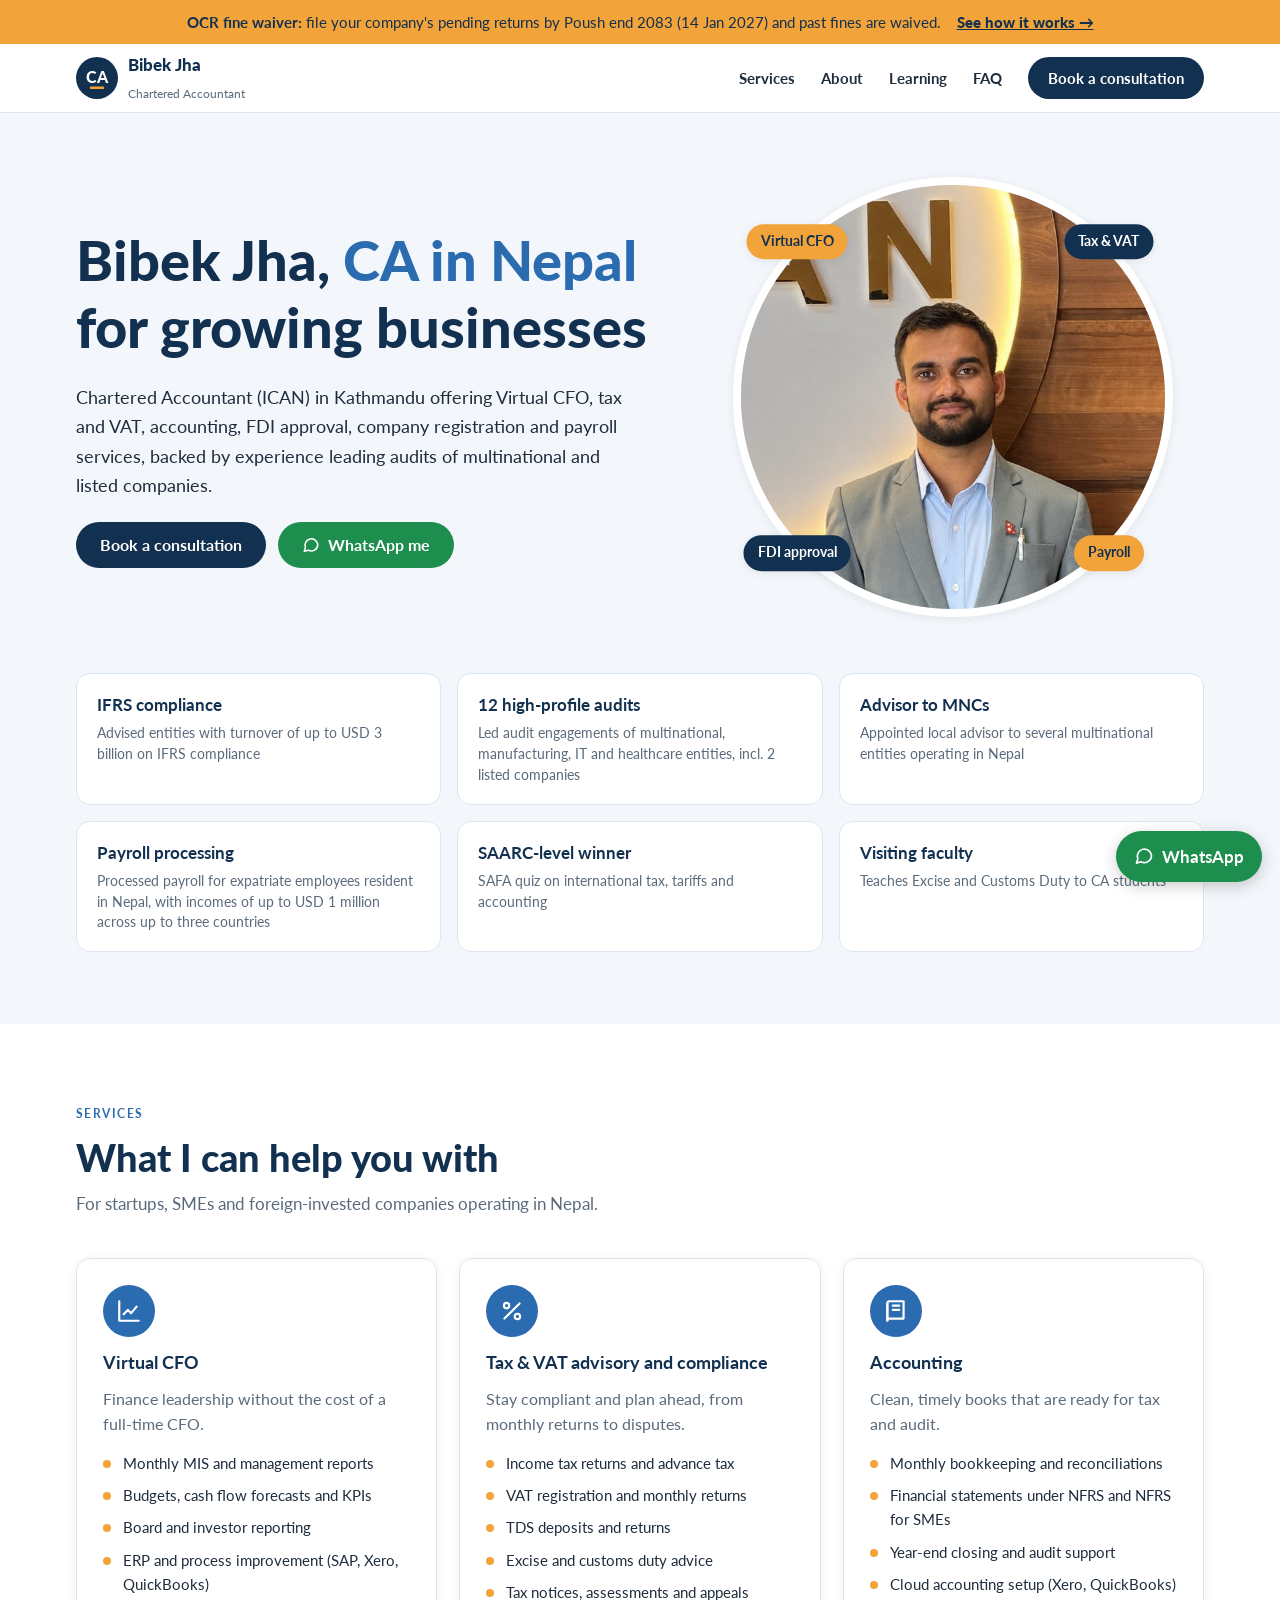
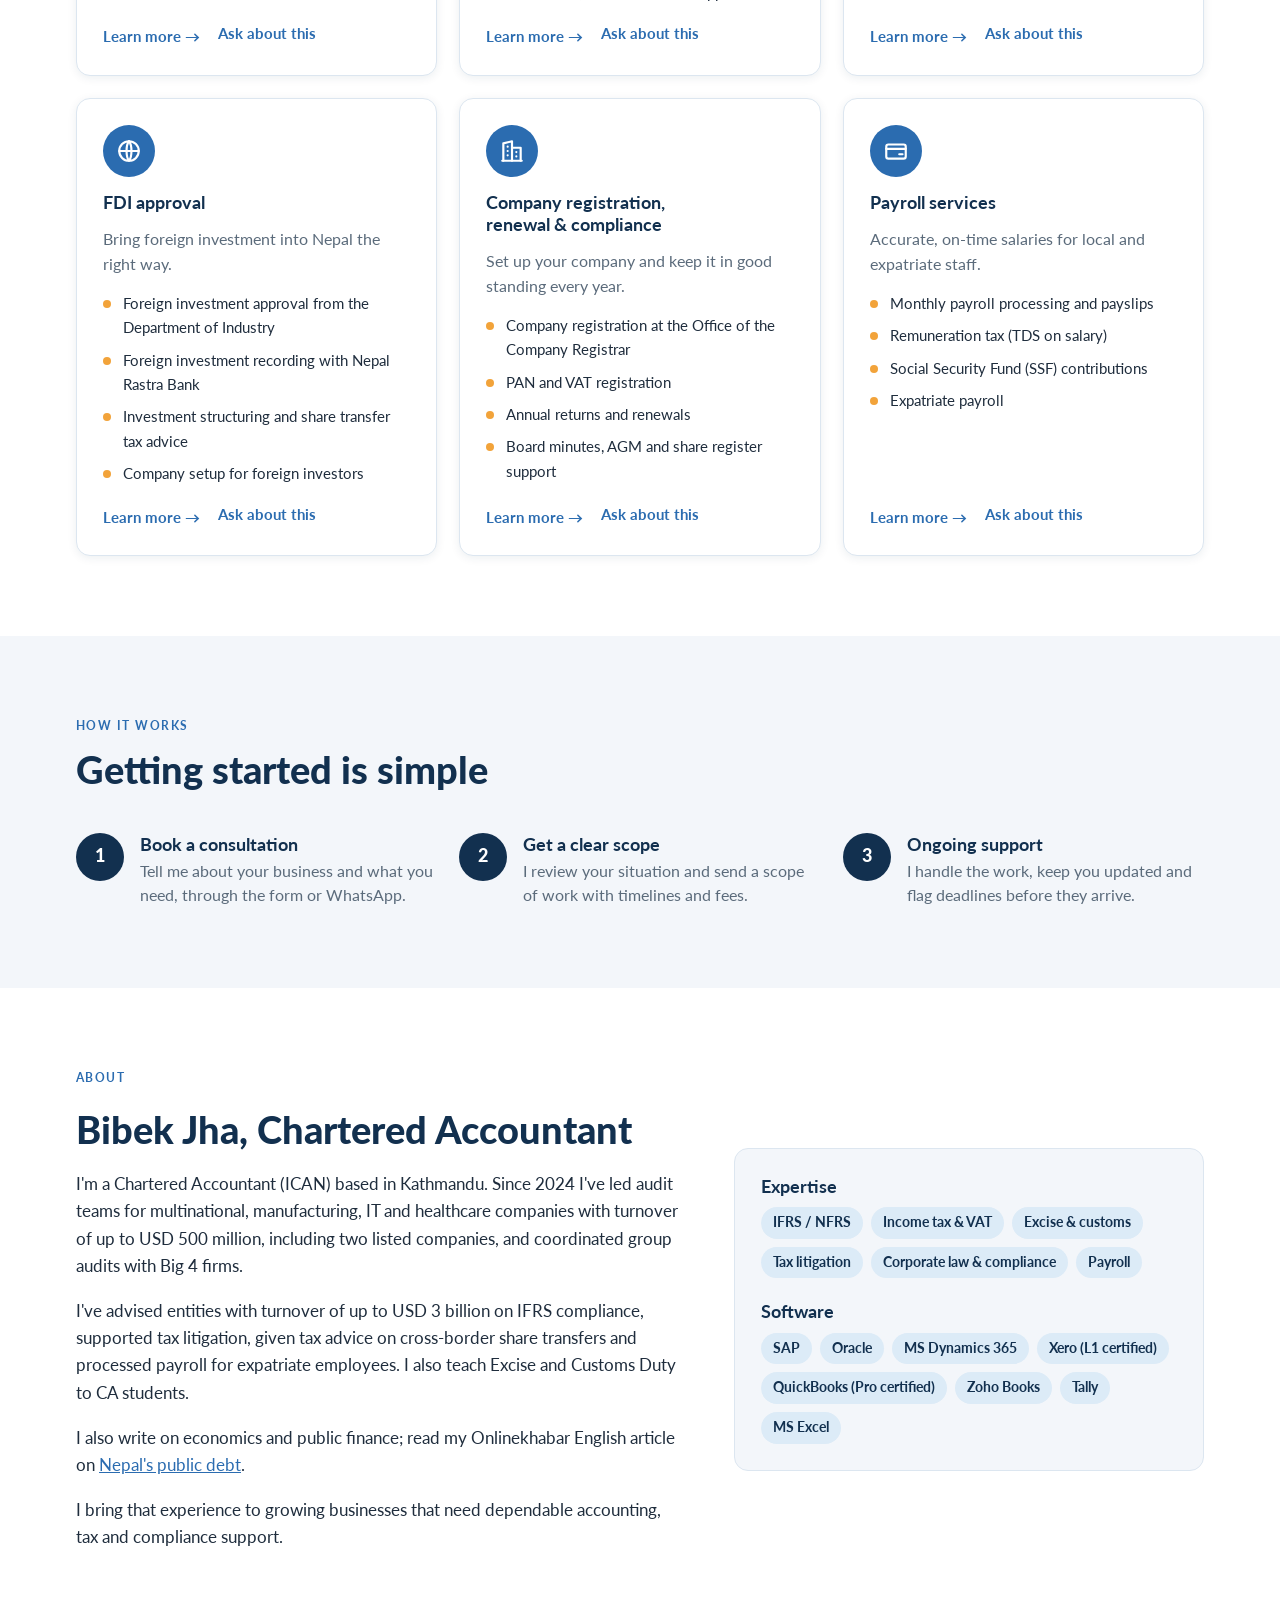
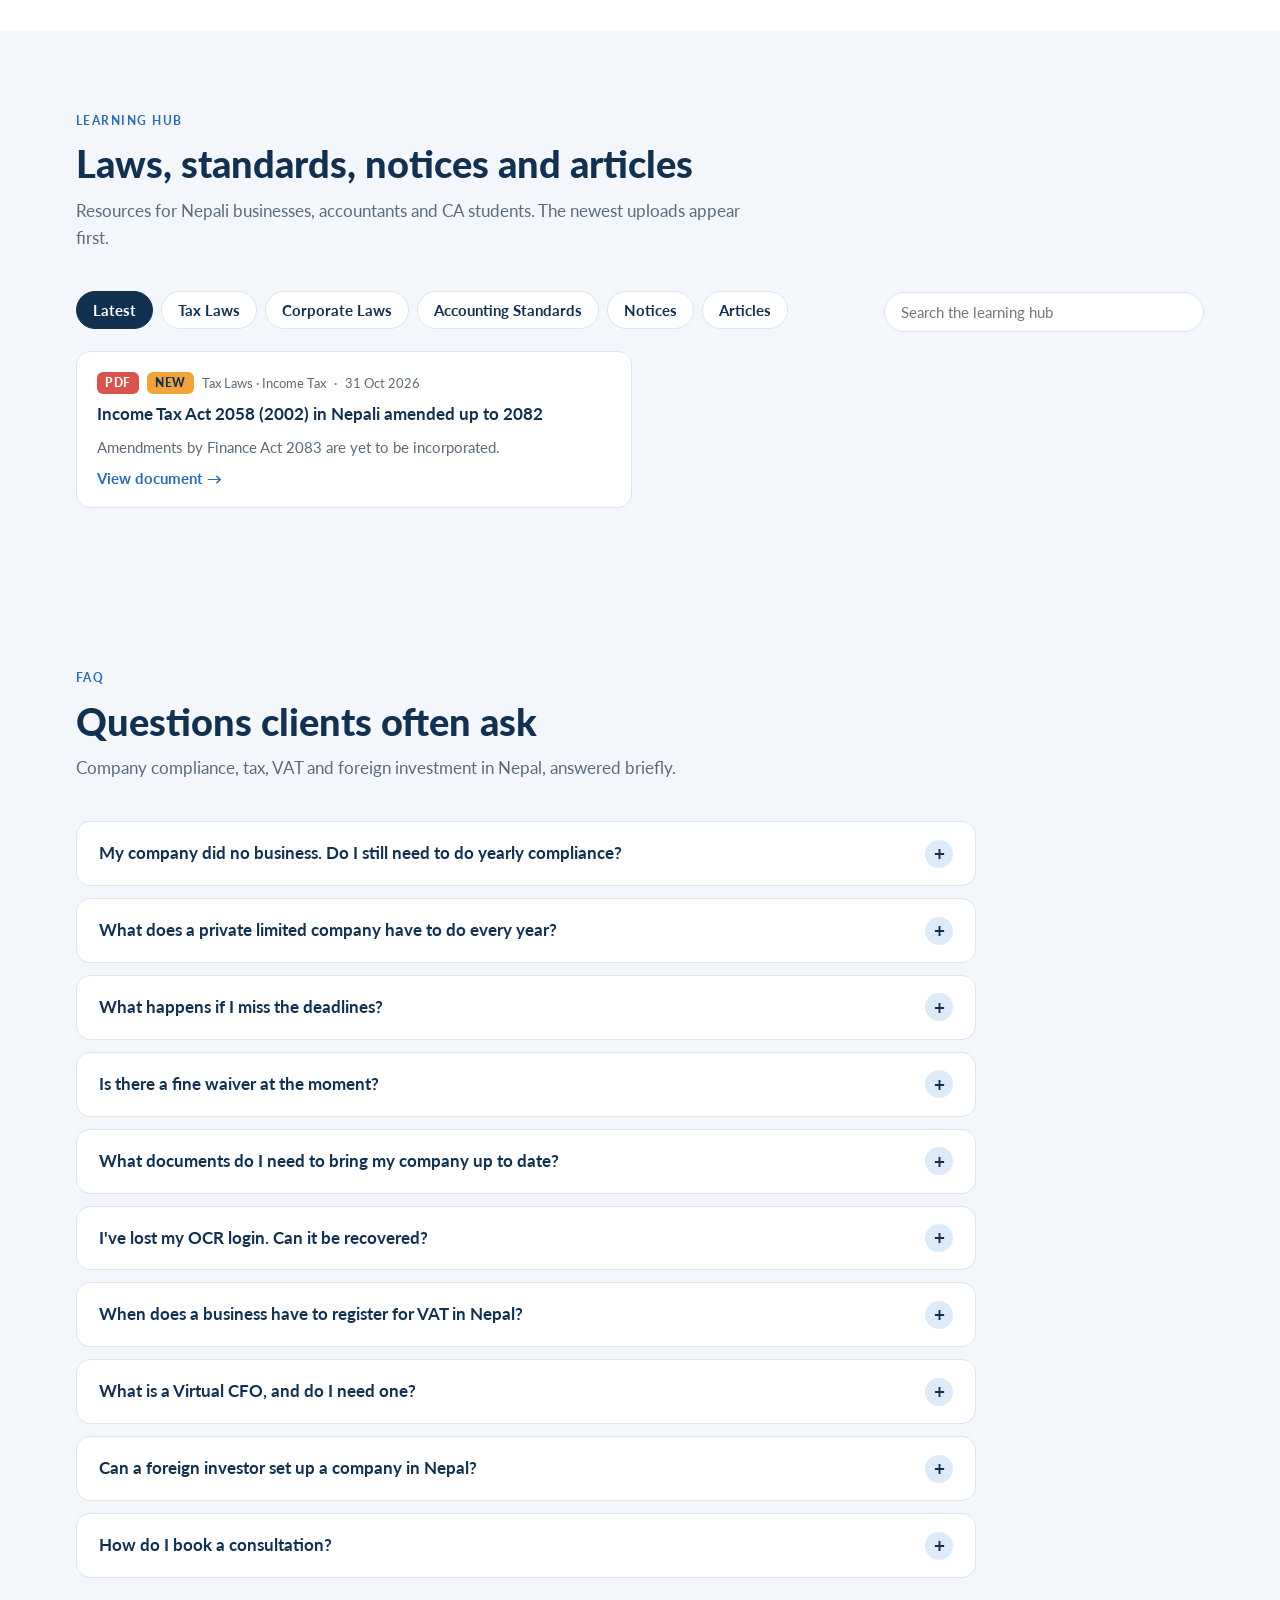
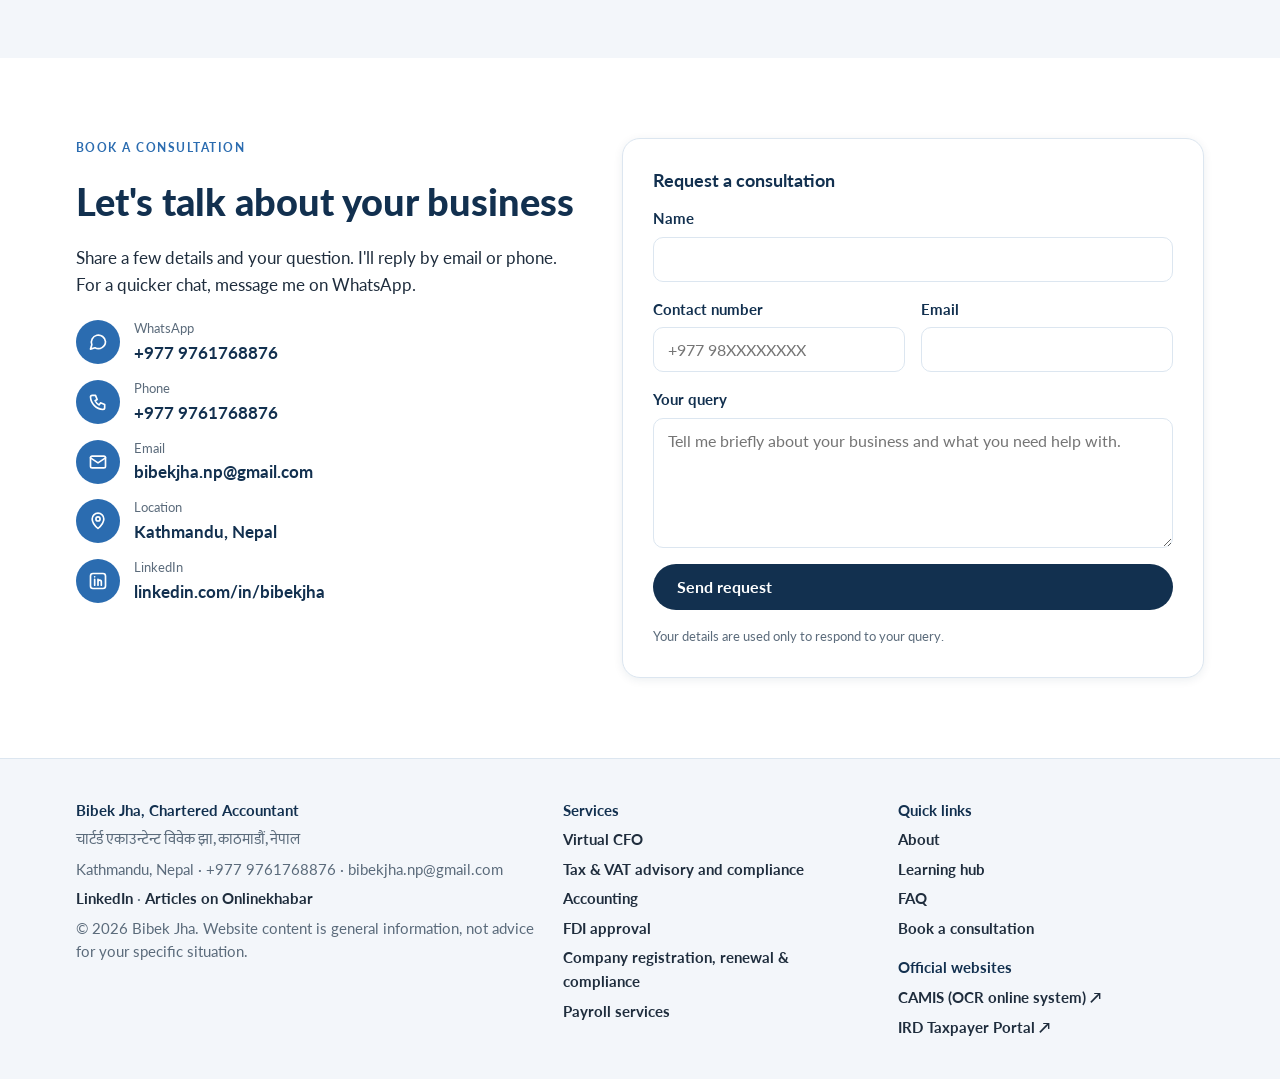
==== commit 249d86fe: "Add files via upload" ====
--- a/index.html
+++ b/index.html
@@ -407,7 +407,7 @@
 </div>
 
 <script src="site.js"></script>
-<script src="content.js"></script>
+<script>document.write('<script src="content.js?v=' + Date.now() + '"><\/script>');</script>
 <script>
 (function () {
   "use strict";
@@ -566,8 +566,14 @@
       if (res && String(res.success) === "true") {
         show("ok", "Thanks, " + name + ". Your request has been sent. I'll get back to you soon.");
         form.reset();
-      } else { throw new Error((res && res.message) || "failed"); }
-    }).catch(function () {
+      } else {
+        var m = (res && res.message) || "";
+        if (window.console) console.log("Form service reply:", m);
+        if (/activat/i.test(m)) show("err", "This form is waiting to be activated. An activation email has been sent to the site owner. Meanwhile, please message me on WhatsApp at +977 9761768876.");
+        else throw new Error(m || "failed");
+      }
+    }).catch(function (e) {
+      if (window.console) console.log("Form error:", e && e.message);
       show("err", "Your request couldn't be sent right now. Please message me on WhatsApp at +977 9761768876 or email bibekjha.np@gmail.com.");
     }).then(function () { submitBtn.disabled = false; submitBtn.textContent = "Send request"; });
   });
